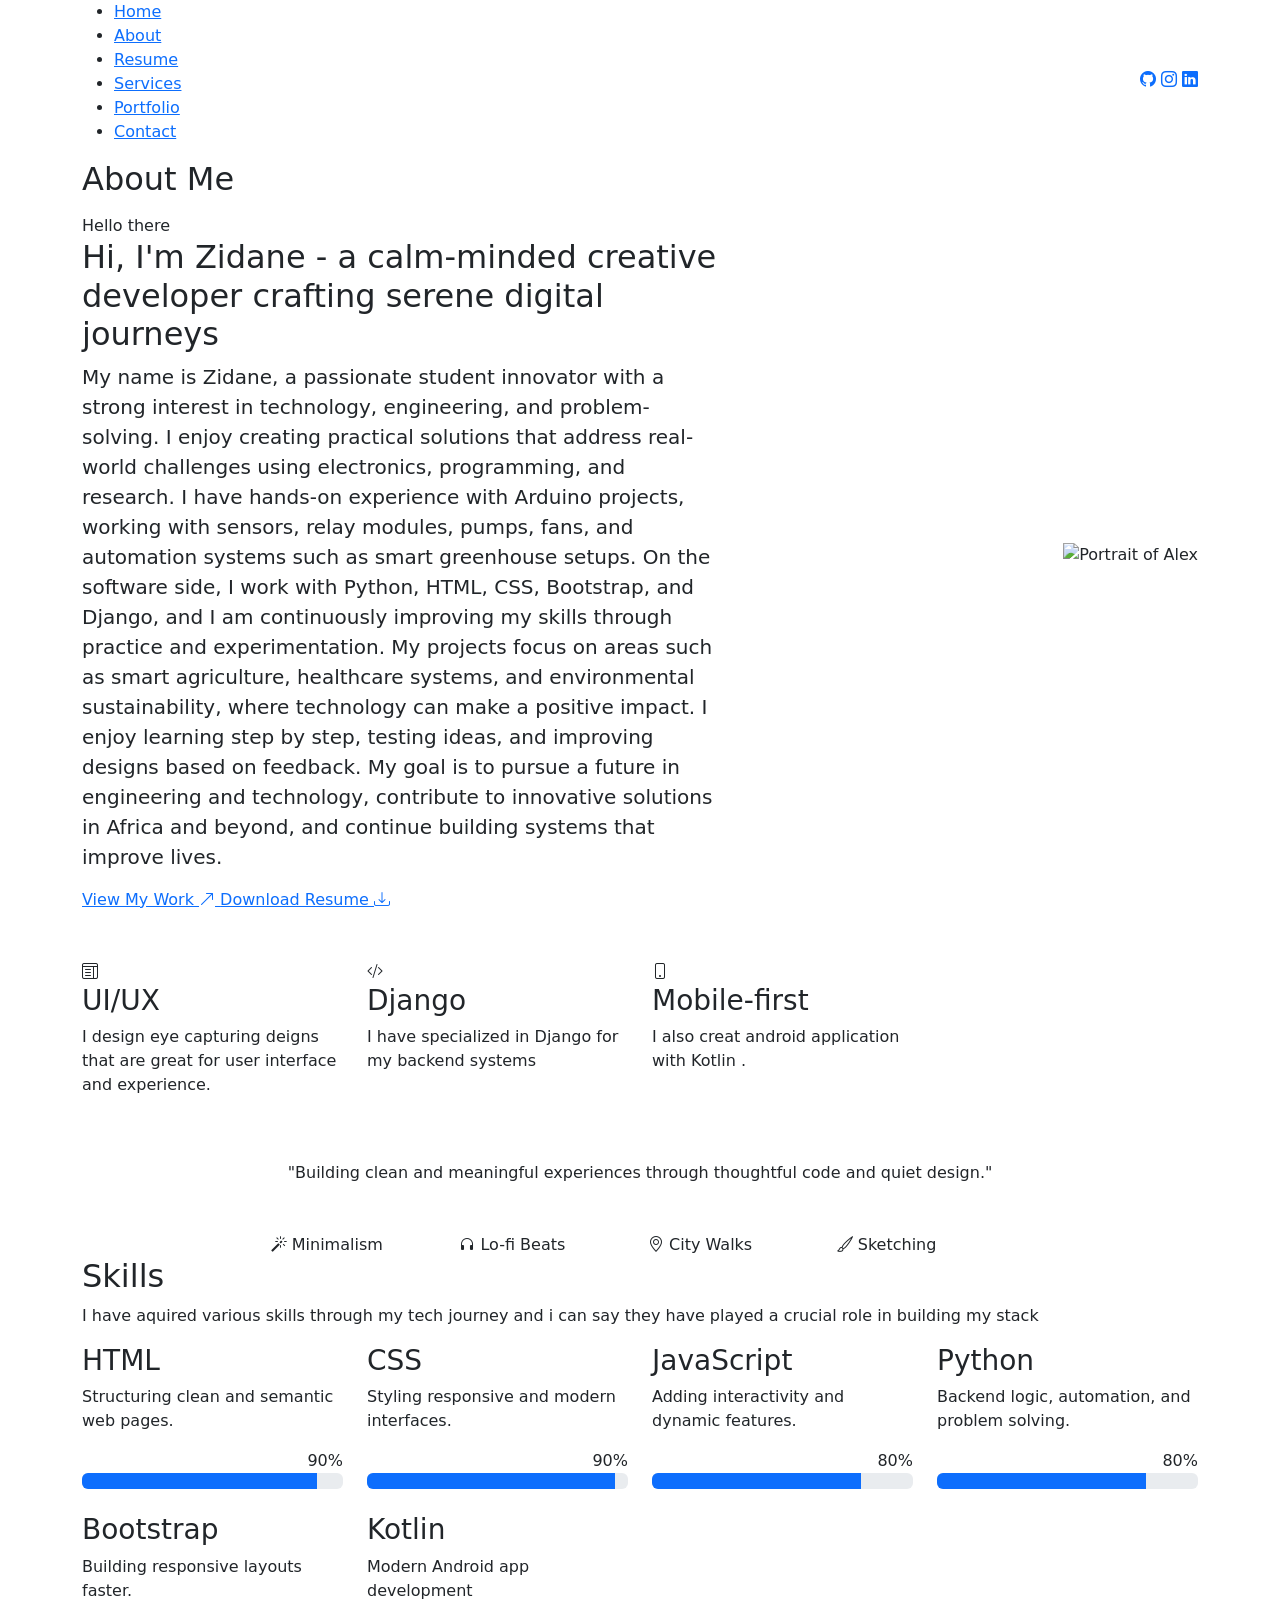
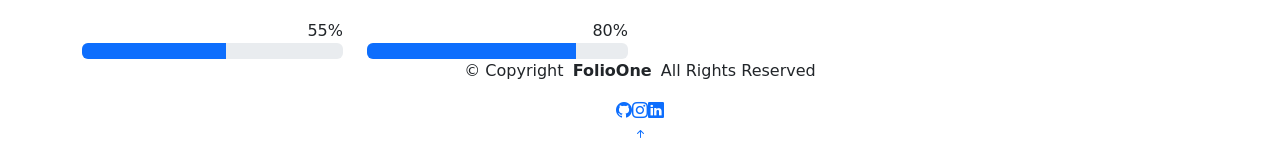
==== FolioOne/about.html @ 7abfcec9 "first commit" ====
<!DOCTYPE html>
<html lang="en">

<head>
  <meta charset="utf-8">
  <meta content="width=device-width, initial-scale=1.0" name="viewport">
  <title>About zidane</title>
  <meta name="description" content="About me">
  <meta name="keywords" content="">

  <!-- Favicons -->
 
  <!-- Fonts -->
  <link href="https://fonts.googleapis.com" rel="preconnect">
  <link href="https://fonts.gstatic.com" rel="preconnect" crossorigin>
  <link href="https://fonts.googleapis.com/css2?family=Roboto:ital,wght@0,100;0,300;0,400;0,500;0,700;0,900;1,100;1,300;1,400;1,500;1,700;1,900&family=Poppins:ital,wght@0,100;0,200;0,300;0,400;0,500;0,600;0,700;0,800;0,900;1,100;1,200;1,300;1,400;1,500;1,600;1,700;1,800;1,900&family=Raleway:ital,wght@0,100;0,200;0,300;0,400;0,500;0,600;0,700;0,800;0,900;1,100;1,200;1,300;1,400;1,500;1,600;1,700;1,800;1,900&display=swap" rel="stylesheet">

  <!-- Vendor CSS Files -->
  <link href="assets/vendor/bootstrap/css/bootstrap.min.css" rel="stylesheet">
  <link href="assets/vendor/bootstrap-icons/bootstrap-icons.css" rel="stylesheet">
  <link href="assets/vendor/aos/aos.css" rel="stylesheet">
  <link href="assets/vendor/swiper/swiper-bundle.min.css" rel="stylesheet">
  <link href="assets/vendor/glightbox/css/glightbox.min.css" rel="stylesheet">

  <!-- Main CSS File -->
  <link href="assets/css/main.css" rel="stylesheet">

  <!-- =======================================================
  * Template Name: FolioOne
  * Template URL: https://bootstrapmade.com/folioone-bootstrap-portfolio-website-template/
  * Updated: Aug 23 2025 with Bootstrap v5.3.7
  * Author: BootstrapMade.com
  * License: https://bootstrapmade.com/license/
  ======================================================== -->
</head>

<body class="about-page">

  <header id="header" class="header d-flex align-items-center light-background sticky-top">
    <div class="container position-relative d-flex align-items-center justify-content-between">

      <!-- <a href="index.html" class="logo d-flex align-items-center me-auto me-xl-0">
      <img src="assets/img/logo.webp" alt="">
      <h1 class="sitename">FolioOne</h1> 
    </a> -->

      <nav id="navmenu" class="navmenu">
        <ul>
          <li><a href="index.html">Home</a></li>
          <li><a href="about.html" class="active">About</a></li>
          <li><a href="resume.html">Resume</a></li>
          <li><a href="services.html">Services</a></li>
          <li><a href="portfolio.html">Portfolio</a></li>
      
          <li><a href="contact.html">Contact</a></li>
        </ul>
        <i class="mobile-nav-toggle d-xl-none bi bi-list"></i>
      </nav>

      <div class="header-social-links">
      
        <a href="#" class="facebook"><i class="bi bi-github"></i></a>
        <a href="#" class="instagram"><i class="bi bi-instagram"></i></a>
        <a href="#" class="linkedin"><i class="bi bi-linkedin"></i></a>
      </div>

    </div>
  </header>

  <main class="main">

    <!-- About Section -->
    <section id="about" class="about section">

      <!-- Section Title -->
      <div class="container section-title" data-aos="fade-up">
        <h2>About Me</h2>
        <p> </p>
      </div><!-- End Section Title -->

      <div class="container" data-aos="fade-up" data-aos-delay="100">

        <!-- Intro + Photo -->
        <div class="row align-items-center justify-content-between gy-5 mb-5">
          <div class="col-lg-7" data-aos="fade-right" data-aos-delay="150">
            <div class="intro-content">
              <span class="eyebrow" >Hello there</span>
              <h2 class="headline">Hi, I'm Zidane - a calm-minded creative developer crafting serene digital journeys</h2>
              <p class="lead">
                 My name is <strong>Zidane</strong>, a passionate student innovator with a strong interest in
    <strong>technology, engineering, and problem-solving</strong>. I enjoy creating practical
    solutions that address real-world challenges using electronics, programming, and research. I have hands-on experience with <strong>Arduino projects</strong>, working with sensors,
    relay modules, pumps, fans, and automation systems such as smart greenhouse setups.
    On the software side, I work with <strong>Python, HTML, CSS, Bootstrap, and Django</strong>,
    and I am continuously improving my skills through practice and experimentation. My projects focus on areas such as <strong>smart agriculture, healthcare systems,
    and environmental sustainability</strong>, where technology can make a positive impact.
    I enjoy learning step by step, testing ideas, and improving designs based on feedback.  My goal is to pursue a future in <strong>engineering and technology</strong>, contribute
                to innovative solutions in Africa and beyond, and continue building systems that improve lives.</p>
              
      

              <div class="cta-group">
                <a href="#portfolio" class="btn-ghost">
                  View My Work <i class="bi bi-arrow-up-right"></i>
                </a>
                <a href="#" class="link-underline">
                  Download Resume <i class="bi bi-download"></i>
                </a>
              </div>
            </div>
          </div>

          <div class="col-lg-5" data-aos="zoom-in" data-aos-delay="250">
            <figure class="profile-figure text-center text-lg-end">
              <img src="https://images.unsplash.com/photo-1451187580459-43490279c0fa?ixid=M3w3Nzk0OTl8MHwxfHNlYXJjaHwyfHx0ZWNofGVufDF8fHx8MTc3NjUzNDgxMnww&amp;ixlib=rb-4.1.0&amp;w=1080&amp;q=80&amp;fit=max&amp;fm=jpg&amp;cs=tinysrgb" alt="Portrait of Alex" class="img-fluid profile-photo">
            </figure>
          </div>
        </div>
        <!-- End Intro + Photo -->

        <!-- Skills Grid -->
        <div class="mb-5">
          <div class="row g-4">
            <div class="col-6 col-md-4 col-lg-3" data-aos="fade-up" data-aos-delay="120">
              <div class="skill-item">
                <i class="bi bi-layout-text-window"></i>
                <h3>UI/UX</h3>
                <p>I design eye capturing deigns that are great for user interface and experience.</p>
              </div>
            </div>
            <div class="col-6 col-md-4 col-lg-3" data-aos="fade-up" data-aos-delay="180">
              <div class="skill-item">
                <i class="bi bi-code-slash"></i>
                <h3>Django</h3>
                <p>I have specialized in Django for my backend systems</p>
              </div>
            </div>
            <div class="col-6 col-md-4 col-lg-3" data-aos="fade-up" data-aos-delay="240">
              <div class="skill-item">
                <i class="bi bi-phone"></i>
                <h3>Mobile-first</h3>
                <p>I also creat android application with Kotlin .</p>
              </div>
            </div>
           
          </div>
        </div>
        <!-- End Skills Grid -->

        <!-- Journey Timeline -->
        <!--
        <div class="mb-5">
          <div class="row g-4">
            <div class="col-md-6 col-lg-3" data-aos="fade-up" data-aos-delay="120">
              <article class="timeline-item">
                <span class="dot"></span>
                <time>2018</time>
                <h4>B.A. in Design</h4>
                <p>Quisque euismod turpis ut sapien luctus bibendum.</p>
              </article>
            </div>
            <div class="col-md-6 col-lg-3" data-aos="fade-up" data-aos-delay="180">
              <article class="timeline-item">
                <span class="dot"></span>
                <time>2020</time>
                <h4>Freelance Start</h4>
                <p>Mauris non arcu non urna convallis vulputate.</p>
              </article>
            </div>
            <div class="col-md-6 col-lg-3" data-aos="fade-up" data-aos-delay="240">
              <article class="timeline-item">
                <span class="dot"></span>
                <time>2022</time>
                <h4>Joined Creative Studio</h4>
                <p>Nunc sed nibh et libero fermentum posuere.</p>
              </article>
            </div>
            <div class="col-md-6 col-lg-3" data-aos="fade-up" data-aos-delay="300">
              <article class="timeline-item">
                <span class="dot"></span>
                <time>2024</time>
                <h4>Lead Frontend</h4>
                <p>Proin commodo massa sit amet urna pretium.</p>
              </article>
            </div>
          </div>
        </div>
        -->
        <!-- End Journey Timeline -->

        <!-- Quote -->
        <blockquote class="personal-quote text-center mb-5" data-aos="fade-down" data-aos-delay="200">
          <p>"Building clean and meaningful experiences through thoughtful code and quiet design."</p>
        </blockquote>
        <!-- End Quote -->

        <!-- Fun Facts -->
        <div class="row g-3 justify-content-center">
          <div class="col-6 col-md-3 col-lg-2" data-aos="zoom-in" data-aos-delay="120">
            <div class="fact-pill">
              <i class="bi bi-magic"></i>
              <span>Minimalism</span>
            </div>
          </div>
          <div class="col-6 col-md-3 col-lg-2" data-aos="zoom-in" data-aos-delay="160">
            <div class="fact-pill">
              <i class="bi bi-headphones"></i>
              <span>Lo-fi Beats</span>
            </div>
          </div>
          <div class="col-6 col-md-3 col-lg-2" data-aos="zoom-in" data-aos-delay="200">
            <div class="fact-pill">
              <i class="bi bi-geo-alt"></i>
              <span>City Walks</span>
            </div>
          </div>
          <div class="col-6 col-md-3 col-lg-2" data-aos="zoom-in" data-aos-delay="240">
            <div class="fact-pill">
              <i class="bi bi-brush"></i>
              <span>Sketching</span>
            </div>
          </div>
        </div>
        <!-- End Fun Facts -->

      </div>

    </section><!-- /About Section -->

    <!-- Skills Section -->
    <section id="skills" class="skills section">

      <!-- Section Title -->
      <div class="container section-title" data-aos="fade-up">
        <h2>Skills</h2>
        <p>I have aquired various skills through my tech journey and i can say they have played a crucial role in building my stack</p>
      </div><!-- End Section Title -->

      <div class="container" data-aos="fade-up" data-aos-delay="100">

        <div class="row g-4 skills-animation">

          <div class="col-md-6 col-lg-3" data-aos="fade-up" data-aos-delay="100">
            <div class="skill-box">
              <h3>HTML</h3>
              <p>Structuring clean and semantic web pages.</p>
              <span class="text-end d-block">90%</span>
              <div class="progress">
                <div class="progress-bar" role="progressbar" aria-valuenow="90" aria-valuemin="0" aria-valuemax="100"></div>
              </div>
            </div>
          </div>

          <div class="col-md-6 col-lg-3" data-aos="fade-up" data-aos-delay="200">
            <div class="skill-box">
              <h3>CSS</h3>
              <p>Styling responsive and modern interfaces.</p>
              <span class="text-end d-block">90%</span>
              <div class="progress">
                <div class="progress-bar" role="progressbar" aria-valuenow="95" aria-valuemin="0" aria-valuemax="100"></div>
              </div>
            </div>
          </div>

          <div class="col-md-6 col-lg-3" data-aos="fade-up" data-aos-delay="300">
            <div class="skill-box">
              <h3>JavaScript</h3>
              <p>Adding interactivity and dynamic features.</p>
              <span class="text-end d-block">80%</span>
              <div class="progress">
                <div class="progress-bar" role="progressbar" aria-valuenow="80" aria-valuemin="0" aria-valuemax="100"></div>
              </div>
            </div>
          </div>
          
          
          <div class="col-md-6 col-lg-3" data-aos="fade-up" data-aos-delay="300">
            <div class="skill-box">
              <h3>Python</h3>
              <p>Backend logic, automation, and problem solving.</p>
              <span class="text-end d-block">80%</span>
              <div class="progress">
                <div class="progress-bar" role="progressbar" aria-valuenow="80" aria-valuemin="0" aria-valuemax="100"></div>
              </div>
            </div>
          </div>

          <div class="col-md-6 col-lg-3" data-aos="fade-up" data-aos-delay="400">
            <div class="skill-box">
              <h3>Bootstrap</h3>
              <p>Building responsive layouts faster.</p>
              <span class="text-end d-block">55%</span>
              <div class="progress">
                <div class="progress-bar" role="progressbar" aria-valuenow="55" aria-valuemin="0" aria-valuemax="100">
                </div>
              </div>
            </div>
          </div>
          
                 <div class="col-md-6 col-lg-3" data-aos="fade-up" data-aos-delay="300">
            <div class="skill-box">
              <h3>Kotlin</h3>
              <p>Modern Android app development</p>
              <span class="text-end d-block">80%</span>
              <div class="progress">
                <div class="progress-bar" role="progressbar" aria-valuenow="80" aria-valuemin="0" aria-valuemax="100"></div>
              </div>
            </div>
          </div>

        </div>

      </div>

    </section><!-- /Skills Section -->

    <!-- Stats Section -->
    <!--
    <section id="stats" class="stats section dark-background">

      <div class="container" data-aos="fade-up" data-aos-delay="100">

        <div class="row align-items-center">
          <div class="col-lg-4" data-aos="fade-up" data-aos-delay="200">
            <div class="avatars d-flex align-items-center">
              <img src="assets/img/person/person-m-2.webp" alt="Avatar 1" class="rounded-circle" loading="lazy">
              <img src="assets/img/person/person-m-3.webp" alt="Avatar 2" class="rounded-circle" loading="lazy">
              <img src="assets/img/person/person-f-5.webp" alt="Avatar 3" class="rounded-circle" loading="lazy">
              <img src="assets/img/person/person-m-5.webp" alt="Avatar 4" class="rounded-circle" loading="lazy">
            </div>
          </div>

          <div class="col-lg-8">
            <div class="row counters">
              <div class="col-md-4" data-aos="fade-up" data-aos-delay="300">
                <h2><span data-purecounter-start="0" data-purecounter-end="185" data-purecounter-duration="1" class="purecounter"></span>+</h2>
                <p>Nemo enim ipsam</p>
              </div>

              <div class="col-md-4" data-aos="fade-up" data-aos-delay="400">
                <h2><span data-purecounter-start="0" data-purecounter-end="32" data-purecounter-duration="1" class="purecounter"></span>K</h2>
                <p>Voluptatem sequi</p>
              </div>

              <div class="col-md-4" data-aos="fade-up" data-aos-delay="500">
                <h2><span data-purecounter-start="0" data-purecounter-end="128" data-purecounter-duration="1" class="purecounter"></span>+</h2>
                <p>Dolor sit consectetur</p>
              </div>
            </div>
          </div>
        </div>
      </div>

    </section>
    -->
    <!-- /Stats Section -->

    <!-- Testimonials Section -->
    <!--<section id="testimonials" class="testimonials section">-->

      <!-- Section Title -->
      <!--
      <div class="container section-title" data-aos="fade-up">
        <h2>Testimonials</h2>
        <p>Necessitatibus eius consequatur ex aliquid fuga eum quidem sint consectetur velit</p>
      </div>
      -->
    <!-- End Section Title -->

      <!--
      <div class="container" data-aos="fade-up" data-aos-delay="100">

        <div class="swiper init-swiper">
          <script type="application/json" class="swiper-config">
            {
              "loop": true,
              "speed": 600,
              "autoplay": {
                "delay": 5000
              },
              "slidesPerView": "auto",
              "pagination": {
                "el": ".swiper-pagination",
                "type": "bullets",
                "clickable": true
              }
            }
          </script>
          <div class="swiper-wrapper">

            <div class="swiper-slide">
              <div class="testimonial-item">
                <div class="row gy-4 justify-content-center">
                  <div class="col-lg-6">
                    <div class="testimonial-content">
                      <p>
                        <i class="bi bi-quote quote-icon-left"></i>
                        <span>Proin iaculis purus consequat sem cure digni ssim donec porttitora entum suscipit rhoncus. Accusantium quam, ultricies eget id, aliquam eget nibh et. Maecen aliquam, risus at semper.</span>
                        <i class="bi bi-quote quote-icon-right"></i>
                      </p>
                      <h3>Saul Goodman</h3>
                      <h4>Ceo &amp; Founder</h4>
                      <div class="stars">
                        <i class="bi bi-star-fill"></i><i class="bi bi-star-fill"></i><i class="bi bi-star-fill"></i><i class="bi bi-star-fill"></i><i class="bi bi-star-fill"></i>
                      </div>
                    </div>
                  </div>
                  <div class="col-lg-2 text-center">
                    <img src="assets/img/person/person-m-9.webp" class="img-fluid testimonial-img" alt="">
                  </div>
                </div>
              </div>
            </div>
            -->
  <!-- End testimonial item -->

            <!--
            <div class="swiper-slide">
              <div class="testimonial-item">
                <div class="row gy-4 justify-content-center">
                  <div class="col-lg-6">
                    <div class="testimonial-content">
                      <p>
                        <i class="bi bi-quote quote-icon-left"></i>
                        <span>Export tempor illum tamen malis malis eram quae irure esse labore quem cillum quid cillum eram malis quorum velit fore eram velit sunt aliqua noster fugiat irure amet legam anim culpa.</span>
                        <i class="bi bi-quote quote-icon-right"></i>
                      </p>
                      <h3>Sara Wilsson</h3>
                      <h4>Designer</h4>
                      <div class="stars">
                        <i class="bi bi-star-fill"></i><i class="bi bi-star-fill"></i><i class="bi bi-star-fill"></i><i class="bi bi-star-fill"></i><i class="bi bi-star-fill"></i>
                      </div>
                    </div>
                  </div>
                  <div class="col-lg-2 text-center">
                    <img src="assets/img/person/person-f-5.webp" class="img-fluid testimonial-img" alt="">
                  </div>
                </div>
              </div>
            </div> End testimonial item 

            <div class="swiper-slide">
              <div class="testimonial-item">
                <div class="row gy-4 justify-content-center">
                  <div class="col-lg-6">
                    <div class="testimonial-content">
                      <p>
                        <i class="bi bi-quote quote-icon-left"></i>
                        <span>Enim nisi quem export duis labore cillum quae magna enim sint quorum nulla quem veniam duis minim tempor labore quem eram duis noster aute amet eram fore quis sint minim.</span>
                        <i class="bi bi-quote quote-icon-right"></i>
                      </p>
                      <h3>Jena Karlis</h3>
                      <h4>Store Owner</h4>
                      <div class="stars">
                        <i class="bi bi-star-fill"></i><i class="bi bi-star-fill"></i><i class="bi bi-star-fill"></i><i class="bi bi-star-fill"></i><i class="bi bi-star-fill"></i>
                      </div>
                    </div>
                  </div>
                  <div class="col-lg-2 text-center">
                    <img src="assets/img/person/person-f-12.webp" class="img-fluid testimonial-img" alt="">
                  </div>
                </div>
              </div>
              -->
            <!--</div>-->
  <!-- End testimonial item -->
<!--

            <div class="swiper-slide">
              <div class="testimonial-item">
                <div class="row gy-4 justify-content-center">
                  <div class="col-lg-6">
                    <div class="testimonial-content">
                      <p>
                        <i class="bi bi-quote quote-icon-left"></i>
                        <span>Fugiat enim eram quae cillum dolore dolor amet nulla culpa multos export minim fugiat minim velit minim dolor enim duis veniam ipsum anim magna sunt elit fore quem dolore labore illum veniam.</span>
                        <i class="bi bi-quote quote-icon-right"></i>
                      </p>
                      <h3>John Larson</h3>
                      <h4>Entrepreneur</h4>
                      <div class="stars">
                        <i class="bi bi-star-fill"></i><i class="bi bi-star-fill"></i><i class="bi bi-star-fill"></i><i class="bi bi-star-fill"></i><i class="bi bi-star-fill"></i>
                      </div>
                    </div>
                  </div>
                  <div class="col-lg-2 text-center">
                    <img src="assets/img/person/person-m-12.webp" class="img-fluid testimonial-img" alt="">
                  </div>
                </div>
              </div>
            </div>
            -->
    <!-- End testimonial item -->
<!--

          </div>
          <div class="swiper-pagination"></div>
        </div>

      </div>
      -->
<!--

    </section>
    -->
  <!-- /Testimonials Section -->

  </main>

  <footer id="footer" class="footer">

    <div class="container">
      <div class="copyright text-center ">
        <p>© <span>Copyright</span> <strong class="px-1 sitename">FolioOne</strong> <span>All Rights Reserved<br></span></p>
      </div>
      <div class="social-links d-flex justify-content-center">
        <a href=""><i class="bi bi-github"></i></a>
       
        <a href=""><i class="bi bi-instagram"></i></a>
        <a href=""><i class="bi bi-linkedin"></i></a>
      </div>
      <div class="credits">
        <!-- All the links in the footer should remain intact. -->
        <!-- You can delete the links only if you've purchased the pro version. -->
        <!-- Licensing information: https://bootstrapmade.com/license/ -->
        <!-- Purchase the pro version with working PHP/AJAX contact form: [buy-url] -->

      </div>
    </div>

  </footer>

  <!-- Scroll Top -->
  <a href="#" id="scroll-top" class="scroll-top d-flex align-items-center justify-content-center"><i class="bi bi-arrow-up-short"></i></a>

  <!-- Preloader -->
  <div id="preloader"></div>

  <!-- Vendor JS Files -->
  <script src="assets/vendor/bootstrap/js/bootstrap.bundle.min.js"></script>
  <script src="assets/vendor/php-email-form/validate.js"></script>
  <script src="assets/vendor/aos/aos.js"></script>
  <script src="assets/vendor/typed.js/typed.umd.js"></script>
  <script src="assets/vendor/waypoints/noframework.waypoints.js"></script>
  <script src="assets/vendor/purecounter/purecounter_vanilla.js"></script>
  <script src="assets/vendor/swiper/swiper-bundle.min.js"></script>
  <script src="assets/vendor/imagesloaded/imagesloaded.pkgd.min.js"></script>
  <script src="assets/vendor/isotope-layout/isotope.pkgd.min.js"></script>
  <script src="assets/vendor/glightbox/js/glightbox.min.js"></script>

  <!-- Main JS File -->
  <script src="assets/js/main.js"></script>

</body>

</html>
---- FolioOne/assets/css/main.css ----
/**
* Template Name: FolioOne
* Template URL: https://bootstrapmade.com/folioone-bootstrap-portfolio-website-template/
* Updated: Aug 23 2025 with Bootstrap v5.3.7
* Author: BootstrapMade.com
* License: https://bootstrapmade.com/license/
*/

/*--------------------------------------------------------------
# Font & Color Variables
# Help: https://bootstrapmade.com/color-system/
--------------------------------------------------------------*/
/* Fonts */
:root {
  --default-font: "Roboto",  system-ui, -apple-system, "Segoe UI", Roboto, "Helvetica Neue", Arial, "Noto Sans", "Liberation Sans", sans-serif, "Apple Color Emoji", "Segoe UI Emoji", "Segoe UI Symbol", "Noto Color Emoji";
  --heading-font: "Raleway",  sans-serif;
  --nav-font: "Poppins",  sans-serif;
}

/* Global Colors - The following color variables are used throughout the website. Updating them here will change the color scheme of the entire website */
:root { 
  --background-color: #101a20; /* Background color for the entire website, including individual sections */
  --default-color: #e7f2f7; /* Default color used for the majority of the text content across the entire website */
  --heading-color: #ffffff; /* Color for headings, subheadings and title throughout the website */
  --accent-color: #1387c1; /* Accent color that represents your brand on the website. It's used for buttons, links, and other elements that need to stand out */
  --surface-color: #141f26; /* The surface color is used as a background of boxed elements within sections, such as cards, icon boxes, or other elements that require a visual separation from the global background. */
  --contrast-color: #ffffff; /* Contrast color for text, ensuring readability against backgrounds of accent, heading, or default colors. */
}

/* Nav Menu Colors - The following color variables are used specifically for the navigation menu. They are separate from the global colors to allow for more customization options */
:root {
  --nav-color: #ffffff;  /* The default color of the main navmenu links */
  --nav-hover-color: #1387c1; /* Applied to main navmenu links when they are hovered over or active */
  --nav-mobile-background-color: #213642; /* Used as the background color for mobile navigation menu */
  --nav-dropdown-background-color: #051117; /* Used as the background color for dropdown items that appear when hovering over primary navigation items */
  --nav-dropdown-color: #e7f2f7; /* Used for navigation links of the dropdown items in the navigation menu. */
  --nav-dropdown-hover-color: #1387c1; /* Similar to --nav-hover-color, this color is applied to dropdown navigation links when they are hovered over. */
}

/* Color Presets - These classes override global colors when applied to any section or element, providing reuse of the sam color scheme. */

.light-background {
  --background-color: #142027;
  --surface-color: #325264;
}

.dark-background {
  --background-color: #0b1419;
  --default-color: #ffffff;
  --heading-color: #ffffff;
  --surface-color: #252525;
  --contrast-color: #ffffff;
}

/* Smooth scroll */
:root {
  scroll-behavior: smooth;
}

/*--------------------------------------------------------------
# General Styling & Shared Classes
--------------------------------------------------------------*/
body {
  color: var(--default-color);
  background-color: var(--background-color);
  font-family: var(--default-font);
}

a {
  color: var(--accent-color);
  text-decoration: none;
  transition: 0.3s;
}

a:hover {
  color: color-mix(in srgb, var(--accent-color), transparent 25%);
  text-decoration: none;
}

h1,
h2,
h3,
h4,
h5,
h6 {
  color: var(--heading-color);
  font-family: var(--heading-font);
}

/* PHP Email Form Messages
------------------------------*/
.php-email-form .error-message {
  display: none;
  background: #df1529;
  color: #ffffff;
  text-align: left;
  padding: 15px;
  margin-bottom: 24px;
  font-weight: 600;
}

.php-email-form .sent-message {
  display: none;
  color: #ffffff;
  background: #059652;
  text-align: center;
  padding: 15px;
  margin-bottom: 24px;
  font-weight: 600;
}

.php-email-form .loading {
  display: none;
  background: var(--surface-color);
  text-align: center;
  padding: 15px;
  margin-bottom: 24px;
}

.php-email-form .loading:before {
  content: "";
  display: inline-block;
  border-radius: 50%;
  width: 24px;
  height: 24px;
  margin: 0 10px -6px 0;
  border: 3px solid var(--accent-color);
  border-top-color: var(--surface-color);
  animation: php-email-form-loading 1s linear infinite;
}

@keyframes php-email-form-loading {
  0% {
    transform: rotate(0deg);
  }

  100% {
    transform: rotate(360deg);
  }
}

/*--------------------------------------------------------------
# Global Header
--------------------------------------------------------------*/
.header {
  --background-color: rgba(255, 255, 255, 0);
  color: var(--default-color);
  background-color: var(--background-color);
  padding: 15px 0;
  transition: all 0.5s;
  z-index: 997;
  border-bottom: 1px solid color-mix(in srgb, var(--default-color), transparent 92%);
}

.header .logo {
  line-height: 1;
}

.header .logo img {
  max-height: 36px;
  margin-right: 8px;
}

.header .logo h1 {
  font-size: 32px;
  margin: 0;
  font-weight: 400;
  color: var(--heading-color);
}

.header .header-social-links {
  padding-right: 15px;
}

.header .header-social-links a {
  color: color-mix(in srgb, var(--default-color), transparent 40%);
  padding-left: 6px;
  display: inline-block;
  transition: 0.3s;
  font-size: 16px;
}

.header .header-social-links a:hover {
  color: var(--default-color);
}

.header .header-social-links a i {
  line-height: 0px;
}

@media (max-width: 1200px) {
  .header .logo {
    order: 1;
  }

  .header .header-social-links {
    order: 2;
  }

  .header .navmenu {
    order: 3;
  }
}

/* Global Header on Scroll
------------------------------*/
.scrolled .header {
  --background-color: rgba(16, 26, 32, 0.9);
}

/*--------------------------------------------------------------
# Navigation Menu
--------------------------------------------------------------*/
/* Desktop Navigation */
@media (min-width: 1200px) {
  .navmenu {
    padding: 0;
  }

  .navmenu ul {
    margin: 0;
    padding: 0;
    display: flex;
    list-style: none;
    align-items: center;
  }

  .navmenu li {
    position: relative;
  }

  .navmenu>ul>li {
    white-space: nowrap;
    padding: 15px 28px 15px 0;
  }

  .navmenu>ul>li:last-child {
    padding-right: 0;
  }

  .navmenu a,
  .navmenu a:focus {
    color: var(--nav-color);
    font-size: 15px;
    padding: 0 2px;
    font-family: var(--nav-font);
    font-weight: 400;
    display: flex;
    align-items: center;
    justify-content: space-between;
    white-space: nowrap;
    transition: 0.3s;
    position: relative;
  }

  .navmenu a i,
  .navmenu a:focus i {
    font-size: 12px;
    line-height: 0;
    margin-left: 5px;
    transition: 0.3s;
  }

  .navmenu>ul>li>a:before {
    content: "";
    position: absolute;
    height: 2px;
    bottom: -6px;
    left: 0;
    background-color: var(--nav-hover-color);
    visibility: hidden;
    width: 0px;
    transition: all 0.3s ease-in-out 0s;
  }

  .navmenu a:hover:before,
  .navmenu li:hover>a:before,
  .navmenu .active:before {
    visibility: visible;
    width: 25px;
  }

  .navmenu li:hover>a,
  .navmenu .active,
  .navmenu .active:focus {
    color: var(--nav-hover-color);
  }

  .navmenu .dropdown ul {
    margin: 0;
    padding: 10px 0;
    background: var(--nav-dropdown-background-color);
    display: block;
    position: absolute;
    visibility: hidden;
    left: -5px;
    top: 130%;
    opacity: 0;
    transition: 0.3s;
    border-radius: 4px;
    z-index: 99;
    box-shadow: 0px 0px 30px rgba(0, 0, 0, 0.1);
  }

  .navmenu .dropdown ul li {
    min-width: 200px;
  }

  .navmenu .dropdown ul a {
    padding: 10px 20px;
    font-size: 15px;
    text-transform: none;
    color: var(--nav-dropdown-color);
  }

  .navmenu .dropdown ul a i {
    font-size: 12px;
  }

  .navmenu .dropdown ul a:hover,
  .navmenu .dropdown ul .active:hover,
  .navmenu .dropdown ul li:hover>a {
    color: var(--nav-dropdown-hover-color);
  }

  .navmenu .dropdown:hover>ul {
    opacity: 1;
    top: 100%;
    visibility: visible;
  }

  .navmenu .dropdown .dropdown ul {
    top: 0;
    left: -90%;
    visibility: hidden;
  }

  .navmenu .dropdown .dropdown:hover>ul {
    opacity: 1;
    top: 0;
    left: -100%;
    visibility: visible;
  }
}

/* Mobile Navigation */
@media (max-width: 1199px) {
  .mobile-nav-toggle {
    color: var(--nav-color);
    font-size: 28px;
    line-height: 0;
    margin-right: 10px;
    cursor: pointer;
    transition: color 0.3s;
  }

  .navmenu {
    padding: 0;
    z-index: 9997;
  }

  .navmenu ul {
    display: none;
    list-style: none;
    position: absolute;
    inset: 60px 20px 20px 20px;
    padding: 10px 0;
    margin: 0;
    border-radius: 6px;
    background-color: var(--nav-mobile-background-color);
    border: 1px solid color-mix(in srgb, var(--default-color), transparent 90%);
    box-shadow: none;
    overflow-y: auto;
    transition: 0.3s;
    z-index: 9998;
  }

  .navmenu a,
  .navmenu a:focus {
    color: var(--nav-dropdown-color);
    padding: 10px 20px;
    font-family: var(--nav-font);
    font-size: 17px;
    font-weight: 500;
    display: flex;
    align-items: center;
    justify-content: space-between;
    white-space: nowrap;
    transition: 0.3s;
  }

  .navmenu a i,
  .navmenu a:focus i {
    font-size: 12px;
    line-height: 0;
    margin-left: 5px;
    width: 30px;
    height: 30px;
    display: flex;
    align-items: center;
    justify-content: center;
    border-radius: 50%;
    transition: 0.3s;
    background-color: color-mix(in srgb, var(--accent-color), transparent 90%);
  }

  .navmenu a i:hover,
  .navmenu a:focus i:hover {
    background-color: var(--accent-color);
    color: var(--contrast-color);
  }

  .navmenu a:hover,
  .navmenu .active,
  .navmenu .active:focus {
    color: var(--nav-dropdown-hover-color);
  }

  .navmenu .active i,
  .navmenu .active:focus i {
    background-color: var(--accent-color);
    color: var(--contrast-color);
    transform: rotate(180deg);
  }

  .navmenu .dropdown ul {
    position: static;
    display: none;
    z-index: 99;
    padding: 10px 0;
    margin: 10px 20px;
    background-color: var(--nav-dropdown-background-color);
    transition: all 0.5s ease-in-out;
  }

  .navmenu .dropdown ul ul {
    background-color: rgba(33, 37, 41, 0.1);
  }

  .navmenu .dropdown>.dropdown-active {
    display: block;
    background-color: rgba(33, 37, 41, 0.03);
  }

  .mobile-nav-active {
    overflow: hidden;
  }

  .mobile-nav-active .mobile-nav-toggle {
    color: #fff;
    position: absolute;
    font-size: 32px;
    top: 15px;
    right: 15px;
    margin-right: 0;
    z-index: 9999;
  }

  .mobile-nav-active .navmenu {
    position: fixed;
    overflow: hidden;
    inset: 0;
    background: rgba(33, 37, 41, 0.8);
    transition: 0.3s;
  }

  .mobile-nav-active .navmenu>ul {
    display: block;
  }
}

/*--------------------------------------------------------------
# Global Footer
--------------------------------------------------------------*/
.footer {
  color: var(--default-color);
  background-color: var(--background-color);
  font-size: 14px;
  padding: 40px 0;
  position: relative;
  border-top: 1px solid color-mix(in srgb, var(--default-color), transparent 92%);
}

.footer .copyright p {
  margin-bottom: 0;
}

.footer .social-links {
  margin-top: 20px;
}

.footer .social-links a {
  display: flex;
  align-items: center;
  justify-content: center;
  width: 40px;
  height: 40px;
  border-radius: 50%;
  border: 1px solid color-mix(in srgb, var(--default-color), transparent 50%);
  font-size: 16px;
  color: color-mix(in srgb, var(--default-color), transparent 50%);
  margin: 0 5px;
  transition: 0.3s;
}

.footer .social-links a:hover {
  color: var(--accent-color);
  border-color: var(--accent-color);
}

.footer .credits {
  margin-top: 10px;
  font-size: 13px;
  text-align: center;
}

/*--------------------------------------------------------------
# Preloader
--------------------------------------------------------------*/
#preloader {
  position: fixed;
  inset: 0;
  z-index: 9999;
  overflow: hidden;
  background-color: var(--background-color);
  transition: all 0.6s ease-out;
  width: 100%;
  height: 100vh;
}

#preloader:before,
#preloader:after {
  content: "";
  position: absolute;
  border: 4px solid var(--accent-color);
  border-radius: 50%;
  animation: animate-preloader 2s cubic-bezier(0, 0.2, 0.8, 1) infinite;
}

#preloader:after {
  animation-delay: -0.5s;
}

@keyframes animate-preloader {
  0% {
    width: 10px;
    height: 10px;
    top: calc(50% - 5px);
    left: calc(50% - 5px);
    opacity: 1;
  }

  100% {
    width: 72px;
    height: 72px;
    top: calc(50% - 36px);
    left: calc(50% - 36px);
    opacity: 0;
  }
}

/*--------------------------------------------------------------
# Scroll Top Button
--------------------------------------------------------------*/
.scroll-top {
  position: fixed;
  visibility: hidden;
  opacity: 0;
  right: 15px;
  bottom: -15px;
  z-index: 99999;
  background-color: var(--accent-color);
  width: 44px;
  height: 44px;
  border-radius: 50px;
  transition: all 0.4s;
}

.scroll-top i {
  font-size: 24px;
  color: var(--contrast-color);
  line-height: 0;
}

.scroll-top:hover {
  background-color: color-mix(in srgb, var(--accent-color), transparent 20%);
  color: var(--contrast-color);
}

.scroll-top.active {
  visibility: visible;
  opacity: 1;
  bottom: 15px;
}

/*--------------------------------------------------------------
# Disable aos animation delay on mobile devices
--------------------------------------------------------------*/
@media screen and (max-width: 768px) {
  [data-aos-delay] {
    transition-delay: 0 !important;
  }
}

/*--------------------------------------------------------------
# Global Page Titles & Breadcrumbs
--------------------------------------------------------------*/
.page-title {
  color: var(--default-color);
  background-color: var(--background-color);
  position: relative;
}

.page-title .heading {
  padding: 80px 0;
  border-top: 1px solid color-mix(in srgb, var(--default-color), transparent 90%);
}

.page-title .heading h1 {
  font-size: 38px;
  font-weight: 700;
}

.page-title nav {
  background-color: color-mix(in srgb, var(--default-color), transparent 96%);
  padding: 20px 0;
}

.page-title nav ol {
  display: flex;
  flex-wrap: wrap;
  list-style: none;
  padding: 0;
  margin: 0;
  font-size: 16px;
  font-weight: 400;
}

.page-title nav ol li+li {
  padding-left: 10px;
}

.page-title nav ol li+li::before {
  content: "/";
  display: inline-block;
  padding-right: 10px;
  color: color-mix(in srgb, var(--default-color), transparent 70%);
}

/*--------------------------------------------------------------
# Global Sections
--------------------------------------------------------------*/
section,
.section {
  color: var(--default-color);
  background-color: var(--background-color);
  padding: 60px 0;
  scroll-margin-top: 100px;
  overflow: clip;
}

@media (max-width: 1199px) {

  section,
  .section {
    scroll-margin-top: 66px;
  }
}

/*--------------------------------------------------------------
# Global Section Titles
--------------------------------------------------------------*/
.section-title {
  text-align: center;
  padding-bottom: 60px;
  position: relative;
}

.section-title h2 {
  font-size: 3.5rem;
  font-weight: 400;
  line-height: 1.2;
  color: var(--heading-color);
  margin-bottom: 1.5rem;
  letter-spacing: -1px;
}

@media (max-width: 768px) {
  .section-title h2 {
    font-size: 2.5rem;
  }
}

.section-title p {
  font-size: 1.125rem;
  line-height: 1.8;
  color: color-mix(in srgb, var(--default-color), transparent 25%);
  max-width: 900px;
  margin: 0 auto;
  text-wrap: balance;
}

/*--------------------------------------------------------------
# Hero Section
--------------------------------------------------------------*/
.hero {
  padding: 80px 0;
  min-height: 100vh;
  display: flex;
  align-items: center;
}

.hero .hero-content h1 {
  font-size: 3.5rem;
  font-weight: 700;
  margin-bottom: 1rem;
  line-height: 1.2;
}

.hero .hero-content h1 .highlight {
  color: var(--accent-color);
  position: relative;
}

.hero .hero-content h1 .highlight::after {
  content: "";
  position: absolute;
  bottom: 0;
  left: 0;
  width: 100%;
  height: 3px;
  background: linear-gradient(90deg, var(--accent-color), color-mix(in srgb, var(--accent-color), transparent 50%));
  border-radius: 2px;
}

@media (max-width: 768px) {
  .hero .hero-content h1 {
    font-size: 2.5rem;
  }
}

.hero .hero-content h2 {
  font-size: 1.5rem;
  font-weight: 400;
  margin-bottom: 2rem;
  color: color-mix(in srgb, var(--default-color), transparent 20%);
}

.hero .hero-content h2 .typed {
  color: var(--accent-color);
  font-weight: 600;
}

@media (max-width: 768px) {
  .hero .hero-content h2 {
    font-size: 1.25rem;
  }
}

.hero .hero-content p {
  font-size: 1.1rem;
  line-height: 1.6;
  margin-bottom: 2.5rem;
  color: color-mix(in srgb, var(--default-color), transparent 30%);
}

.hero .hero-actions {
  display: flex;
  gap: 1rem;
  margin-bottom: 3rem;
}

.hero .hero-actions .btn {
  padding: 12px 30px;
  border-radius: 50px;
  font-weight: 600;
  text-decoration: none;
  transition: all 0.3s ease;
  border: 2px solid;
}

.hero .hero-actions .btn.btn-primary {
  background: var(--accent-color);
  color: var(--contrast-color);
  border-color: var(--accent-color);
}

.hero .hero-actions .btn.btn-primary:hover {
  background: color-mix(in srgb, var(--accent-color), black 15%);
  border-color: color-mix(in srgb, var(--accent-color), black 15%);
  transform: translateY(-2px);
}

.hero .hero-actions .btn.btn-outline {
  background: transparent;
  color: var(--accent-color);
  border-color: var(--accent-color);
}

.hero .hero-actions .btn.btn-outline:hover {
  transform: translateY(-2px);
}

@media (max-width: 576px) {
  .hero .hero-actions {
    flex-direction: column;
  }

  .hero .hero-actions .btn {
    text-align: center;
  }
}

.hero .social-links {
  display: flex;
  gap: 1rem;
}

.hero .social-links a {
  width: 45px;
  height: 45px;
  background: var(--surface-color);
  border-radius: 50%;
  display: flex;
  align-items: center;
  justify-content: center;
  color: var(--default-color);
  font-size: 1.2rem;
  transition: all 0.3s ease;
}

.hero .social-links a:hover {
  background: var(--accent-color);
  color: var(--contrast-color);
  transform: translateY(-3px);
  box-shadow: 0 8px 25px color-mix(in srgb, var(--accent-color), transparent 70%);
}

.hero .hero-image {
  position: relative;
}

.hero .hero-image .image-wrapper {
  position: relative;
  max-width: 450px;
  margin: 0 auto;
}

.hero .hero-image .image-wrapper img {
  border-radius: 20px;
  box-shadow: 0 5px 15px color-mix(in srgb, var(--default-color), transparent 95%);
  transition: transform 0.3s ease;
}

.hero .hero-image .image-wrapper img:hover {
  transform: scale(1.02);
}

.hero .hero-image .floating-elements {
  position: absolute;
  top: 0;
  left: 0;
  right: 0;
  bottom: 0;
  pointer-events: none;
}

.hero .hero-image .floating-elements .floating-card {
  position: absolute;
  background: var(--surface-color);
  padding: 15px 20px;
  border-radius: 15px;
  box-shadow: 0 10px 30px color-mix(in srgb, var(--default-color), transparent 90%);
  display: flex;
  align-items: center;
  gap: 10px;
  font-weight: 600;
  animation: float 3s ease-in-out infinite;
}

.hero .hero-image .floating-elements .floating-card i {
  font-size: 1.5rem;
  color: var(--accent-color);
}

.hero .hero-image .floating-elements .floating-card.design {
  top: 10%;
  right: -10%;
  animation-delay: 0s;
}

.hero .hero-image .floating-elements .floating-card.code {
  bottom: 30%;
  left: -15%;
  animation-delay: 1s;
}

.hero .hero-image .floating-elements .floating-card.creativity {
  top: 60%;
  right: -5%;
  animation-delay: 2s;
}

@media (max-width: 992px) {
  .hero .hero-image .floating-elements .floating-card {
    display: none;
  }
}

@keyframes float {

  0%,
  100% {
    transform: translateY(0px);
  }

  50% {
    transform: translateY(-10px);
  }
}

@media (max-width: 992px) {
  .hero .hero-content {
    text-align: center;
    margin-bottom: 3rem;
  }
}

/*--------------------------------------------------------------
# About Section
--------------------------------------------------------------*/
.about .intro-content .eyebrow {
  display: inline-block;
  letter-spacing: 0.12em;
  text-transform: uppercase;
  font-size: 12px;
  color: color-mix(in srgb, var(--default-color), transparent 40%);
  margin-bottom: 16px;
}

.about .intro-content .headline {
  font-family: var(--heading-font);
  font-weight: 300;
  line-height: 1.2;
  font-size: clamp(28px, 4vw, 44px);
  margin: 0 0 24px 0;
}

.about .intro-content .lead {
  font-size: 18px;
  line-height: 1.8;
  color: color-mix(in srgb, var(--default-color), transparent 10%);
  margin-bottom: 24px;
}

.about .intro-content p {
  line-height: 1.8;
  margin-bottom: 24px;
  color: color-mix(in srgb, var(--default-color), transparent 5%);
}

.about .intro-content .cta-group {
  display: flex;
  gap: 24px;
  align-items: center;
  margin-top: 24px;
}

.about .intro-content .cta-group .btn-ghost {
  display: inline-flex;
  align-items: center;
  gap: 8px;
  padding: 12px 18px;
  border-radius: 6px;
  color: var(--accent-color);
  background: color-mix(in srgb, var(--accent-color), transparent 92%);
  border: 1px solid color-mix(in srgb, var(--accent-color), transparent 70%);
  transition: 0.3s ease-in-out;
}

.about .intro-content .cta-group .btn-ghost:hover,
.about .intro-content .cta-group .btn-ghost:focus {
  color: var(--contrast-color);
  background: var(--accent-color);
  border-color: var(--accent-color);
  outline: none;
  box-shadow: 0 0 0 3px color-mix(in srgb, var(--accent-color), transparent 70%);
}

.about .intro-content .cta-group .link-underline {
  display: inline-flex;
  align-items: center;
  gap: 8px;
  position: relative;
  color: var(--accent-color);
  padding-bottom: 4px;
  transition: 0.3s ease-in-out;
}

.about .intro-content .cta-group .link-underline::after {
  content: "";
  position: absolute;
  left: 0;
  right: 0;
  bottom: 0;
  height: 1px;
  background: color-mix(in srgb, var(--accent-color), transparent 40%);
  transform: scaleX(0.4);
  transform-origin: left;
  transition: 0.3s ease-in-out;
}

.about .intro-content .cta-group .link-underline:hover,
.about .intro-content .cta-group .link-underline:focus {
  color: color-mix(in srgb, var(--accent-color), transparent 10%);
  outline: none;
}

.about .intro-content .cta-group .link-underline:hover::after,
.about .intro-content .cta-group .link-underline:focus::after {
  transform: scaleX(1);
}

.about .profile-figure {
  margin: 0;
}

.about .profile-figure .profile-photo {
  width: 88%;
  max-width: 440px;
  border-radius: 18px;
  box-shadow: 0 10px 30px color-mix(in srgb, var(--default-color), transparent 92%);
  transform: translateY(0);
  transition: transform 0.3s ease-in-out;
}

.about .profile-figure .profile-caption {
  margin-top: 24px;
  display: flex;
  align-items: center;
  justify-content: center;
}

.about .profile-figure .profile-caption .meta {
  font-size: 14px;
  color: color-mix(in srgb, var(--default-color), transparent 20%);
}

.about .profile-figure .profile-caption .meta .funfact {
  font-size: 13px;
  margin-top: 4px;
  color: color-mix(in srgb, var(--default-color), transparent 35%);
}

.about .profile-figure:hover .profile-photo {
  transform: translateY(-4px);
}

.about .skill-item {
  padding: 24px;
  border-radius: 6px;
  transition: 0.3s ease-in-out;
  background: color-mix(in srgb, var(--surface-color), var(--accent-color) 2%);
  border: 1px solid color-mix(in srgb, var(--default-color), transparent 88%);
  height: 100%;
}

.about .skill-item i {
  font-size: 24px;
  color: var(--accent-color);
  margin-bottom: 16px;
  display: inline-block;
}

.about .skill-item h3 {
  font-size: 16px;
  margin-bottom: 6px;
  font-weight: 500;
}

.about .skill-item p {
  margin: 0;
  font-size: 14px;
  color: color-mix(in srgb, var(--default-color), transparent 25%);
}

.about .skill-item:hover {
  transform: translateY(-3px);
  border-color: color-mix(in srgb, var(--accent-color), transparent 60%);
  box-shadow: 0 10px 30px color-mix(in srgb, var(--default-color), transparent 92%);
}

.about .timeline-item {
  position: relative;
  padding-left: 26px;
}

.about .timeline-item time {
  display: inline-block;
  font-size: 12px;
  letter-spacing: 0.08em;
  text-transform: uppercase;
  color: color-mix(in srgb, var(--default-color), transparent 45%);
  margin-bottom: 6px;
}

.about .timeline-item h4 {
  font-size: 18px;
  font-weight: 400;
  margin: 0 0 6px;
}

.about .timeline-item p {
  font-size: 14px;
  color: color-mix(in srgb, var(--default-color), transparent 25%);
  margin: 0;
}

.about .timeline-item .dot {
  position: absolute;
  left: 0;
  top: 4px;
  width: 10px;
  height: 10px;
  border-radius: 50%;
  background: var(--accent-color);
  box-shadow: 0 0 0 6px color-mix(in srgb, var(--accent-color), transparent 80%);
}

.about .personal-quote {
  padding: 24px 0;
}

.about .personal-quote p {
  font-family: var(--heading-font);
  font-weight: 300;
  font-size: clamp(20px, 3vw, 28px);
  line-height: 1.5;
  color: color-mix(in srgb, var(--default-color), transparent 5%);
  margin: 0 auto;
  max-width: 800px;
}

.about .fact-pill {
  display: flex;
  align-items: center;
  justify-content: center;
  gap: 10px;
  padding: 10px 14px;
  border-radius: 999px;
  border: 1px solid color-mix(in srgb, var(--default-color), transparent 85%);
  background: var(--surface-color);
  color: color-mix(in srgb, var(--default-color), transparent 10%);
  transition: 0.3s ease-in-out;
}

.about .fact-pill i {
  color: var(--accent-color);
}

.about .fact-pill span {
  font-size: 14px;
}

.about .fact-pill:hover {
  transform: translateY(-2px);
  border-color: color-mix(in srgb, var(--accent-color), transparent 60%);
  box-shadow: 0 10px 30px color-mix(in srgb, var(--default-color), transparent 92%);
}

.about .fact-pill:focus-within {
  box-shadow: 0 0 0 3px color-mix(in srgb, var(--accent-color), transparent 70%);
}

@media (max-width: 992px) {
  .about .profile-figure {
    text-align: center !important;
  }

  .about .profile-figure .profile-photo {
    width: 72%;
  }

  .about .intro-content .cta-group {
    flex-wrap: wrap;
  }
}

@media (max-width: 576px) {
  .about .profile-figure .profile-photo {
    width: 100%;
  }
}

/*--------------------------------------------------------------
# Skills Section
--------------------------------------------------------------*/
.skills .skill-box {
  background-color: var(--surface-color);
  padding: 2rem;
  border-radius: 8px;
  box-shadow: 0 0 20px rgba(0, 0, 0, 0.05);
}

.skills .skill-box h3 {
  font-size: 1.2rem;
  margin-bottom: 1rem;
  font-weight: 600;
}

.skills .skill-box p {
  font-size: 0.9rem;
  margin-bottom: 0.8rem;
  opacity: 0.6;
}

.skills .skill-box .progress {
  background-color: color-mix(in srgb, var(--accent-color), transparent 85%);
  border-radius: 50px;
  height: 8px;
  margin-top: 5px;
  overflow: hidden;
}

.skills .skill-box .progress .progress-bar {
  background-color: var(--accent-color);
  height: 100%;
  position: relative;
  border-radius: 50px;
  transition: 0.9s;
  width: 1px;
}

/*--------------------------------------------------------------
# Stats Section
--------------------------------------------------------------*/
.stats .avatars {
  position: relative;
}

.stats .avatars img {
  width: 60px;
  height: 60px;
  border: 3px solid var(--accent-color);
  margin-right: -15px;
  transition: transform 0.3s ease;
}

.stats .avatars img:hover {
  transform: translateY(-5px);
  z-index: 2;
}

.stats .counters h2 {
  color: var(--heading-color);
  font-size: 48px;
  font-weight: 700;
  margin-bottom: 10px;
}

.stats .counters h2 span {
  display: inline-block;
}

.stats .counters p {
  color: var(--default-color);
  font-size: 18px;
  margin: 0;
  opacity: 0.9;
}

@media (max-width: 991px) {
  .stats .row {
    text-align: center;
  }

  .stats .avatars {
    justify-content: center;
    margin-bottom: 40px;
  }

  .stats .counters h2 {
    font-size: 36px;
  }

  .stats .counters p {
    font-size: 16px;
  }

  .stats .counters .col-md-4 {
    margin-bottom: 30px;
  }

  .stats .counters .col-md-4:last-child {
    margin-bottom: 0;
  }
}

@media (max-width: 576px) {
  .stats {
    padding: 60px 0;
  }

  .stats .avatars {
    flex-wrap: wrap;
    justify-content: center;
  }

  .stats .avatars img {
    margin: 0 -8px;
  }
}

/*--------------------------------------------------------------
# Testimonials Section
--------------------------------------------------------------*/
.testimonials .testimonials-carousel,
.testimonials .testimonials-slider {
  overflow: hidden;
}

.testimonials .testimonial-item .testimonial-content {
  border-left: 3px solid var(--accent-color);
  padding-left: 30px;
}

.testimonials .testimonial-item .testimonial-img {
  border-radius: 50%;
  border: 4px solid var(--background-color);
  margin: 0 auto;
}

.testimonials .testimonial-item h3 {
  font-size: 20px;
  font-weight: bold;
  margin: 10px 0 5px 0;
}

.testimonials .testimonial-item h4 {
  font-size: 14px;
  color: color-mix(in srgb, var(--default-color), transparent 40%);
  margin: 0 0 10px 0;
}

.testimonials .testimonial-item .stars i {
  color: #ffc107;
  margin: 0 1px;
}

.testimonials .testimonial-item .quote-icon-left,
.testimonials .testimonial-item .quote-icon-right {
  color: color-mix(in srgb, var(--accent-color), transparent 50%);
  font-size: 26px;
  line-height: 0;
}

.testimonials .testimonial-item .quote-icon-left {
  display: inline-block;
  left: -5px;
  position: relative;
}

.testimonials .testimonial-item .quote-icon-right {
  display: inline-block;
  right: -5px;
  position: relative;
  top: 10px;
  transform: scale(-1, -1);
}

.testimonials .testimonial-item p {
  font-style: italic;
}

.testimonials .swiper-wrapper {
  height: auto;
}

.testimonials .swiper-pagination {
  margin-top: 30px;
  position: relative;
}

.testimonials .swiper-pagination .swiper-pagination-bullet {
  width: 12px;
  height: 12px;
  background-color: color-mix(in srgb, var(--default-color), transparent 85%);
  opacity: 1;
}

.testimonials .swiper-pagination .swiper-pagination-bullet-active {
  background-color: var(--accent-color);
}

/*--------------------------------------------------------------
# Resume Section
--------------------------------------------------------------*/
.resume .resume-item {
  margin-bottom: 3rem;
}

.resume .resume-item .resume-title {
  font-size: 1.75rem;
  font-weight: 700;
  margin-bottom: 1.5rem;
  padding-bottom: 1.5rem;
  position: relative;
  color: var(--heading-color);
}

.resume .resume-item .resume-title::after {
  content: "";
  position: absolute;
  display: block;
  width: 50px;
  height: 3px;
  background: var(--accent-color);
  bottom: 0;
  left: 0;
}

.resume .resume-item .resume-content {
  padding-left: 1.25rem;
  border-left: 2px solid color-mix(in srgb, var(--accent-color), transparent 85%);
}

.resume .resume-item article {
  position: relative;
  margin-bottom: 2.5rem;
}

.resume .resume-item article::before {
  content: "";
  position: absolute;
  width: 16px;
  height: 16px;
  border-radius: 50%;
  left: -1.8rem;
  top: 0.25rem;
  background: var(--background-color);
  border: 2px solid var(--accent-color);
}

.resume .resume-item article h4 {
  font-size: 1.25rem;
  font-weight: 600;
  margin-bottom: 0.5rem;
  color: var(--heading-color);
}

.resume .resume-item article h5 {
  font-size: 1rem;
  background: color-mix(in srgb, var(--accent-color), transparent 92%);
  padding: 0.375rem 0.75rem;
  display: inline-block;
  font-weight: 600;
  margin: 0.5rem 0;
  color: var(--accent-color);
  border-radius: 4px;
}

.resume .resume-item article .institution,
.resume .resume-item article .company {
  font-size: 1rem;
  margin-bottom: 1rem;
  color: color-mix(in srgb, var(--default-color), transparent 25%);
}

.resume .resume-item article p {
  margin-bottom: 1rem;
}

.resume .resume-item article ul {
  padding-left: 1.25rem;
  margin-bottom: 0;
}

.resume .resume-item article ul li {
  padding-bottom: 0.75rem;
  position: relative;
}

.resume .resume-item article ul li:last-child {
  padding-bottom: 0;
}

.resume .skill-item {
  margin-bottom: 2rem;
}

.resume .skill-item h4 {
  font-size: 1rem;
  font-weight: 600;
  margin-bottom: 0.75rem;
  color: var(--heading-color);
}

.resume .skill-item .progress {
  height: 0.75rem;
  background-color: color-mix(in srgb, var(--accent-color), transparent 92%);
  border-radius: 1rem;
  overflow: visible;
}

.resume .skill-item .progress .progress-bar {
  background-color: var(--accent-color);
  position: relative;
  border-radius: 1rem;
  width: 0;
  transition: width 1s ease;
}

.resume .skill-item .progress .progress-bar::after {
  content: attr(aria-valuenow) "%";
  position: absolute;
  right: 0;
  top: -1.75rem;
  font-size: 0.875rem;
  font-weight: 600;
  color: var(--accent-color);
}

@media (max-width: 991.98px) {
  .resume .resume-item {
    margin-bottom: 2rem;
  }
}

@media (max-width: 767.98px) {
  .resume .resume-content {
    padding-left: 1rem !important;
  }

  .resume article::before {
    left: -2rem !important;
  }
}

/*--------------------------------------------------------------
# Services Section
--------------------------------------------------------------*/
.services .service-item {
  display: flex;
  background-color: var(--surface-color);
  border-radius: 12px;
  padding: 2rem;
  height: 100%;
  position: relative;
  overflow: hidden;
  box-shadow: 0 5px 20px rgba(0, 0, 0, 0.03);
  transition: all 0.4s ease;
}

.services .service-item::before {
  content: "";
  position: absolute;
  left: 0;
  top: 0;
  height: 100%;
  width: 4px;
  background-color: var(--accent-color);
  transform: scaleY(0);
  transform-origin: bottom;
  transition: transform 0.4s cubic-bezier(0.65, 0, 0.35, 1);
}

.services .service-item:hover {
  box-shadow: 0 10px 30px rgba(0, 0, 0, 0.08);
  transform: translateY(-5px);
}

.services .service-item:hover::before {
  transform: scaleY(1);
}

.services .service-item:hover .service-icon {
  background-color: var(--accent-color);
  color: var(--contrast-color);
  transform: rotateY(180deg);
}

.services .service-item:hover .service-icon i {
  transform: rotateY(180deg);
}

.services .service-item:hover .service-link i {
  transform: translateX(5px);
}

.services .service-icon {
  flex-shrink: 0;
  width: 70px;
  height: 70px;
  border-radius: 12px;
  background-color: color-mix(in srgb, var(--accent-color), transparent 90%);
  color: var(--accent-color);
  display: flex;
  align-items: center;
  justify-content: center;
  margin-right: 1.5rem;
  transition: all 0.5s ease;
}

.services .service-icon i {
  font-size: 2rem;
  transition: transform 0.5s ease;
}

.services .service-content {
  flex-grow: 1;
}

.services .service-content h3 {
  font-size: 1.4rem;
  margin-bottom: 1rem;
  font-weight: 700;
  color: var(--heading-color);
}

.services .service-content p {
  margin-bottom: 1.25rem;
  color: color-mix(in srgb, var(--default-color), transparent 20%);
}

.services .service-link {
  display: inline-flex;
  align-items: center;
  color: var(--accent-color);
  font-weight: 600;
  text-decoration: none;
  transition: color 0.3s ease;
}

.services .service-link span {
  margin-right: 0.5rem;
}

.services .service-link i {
  transition: transform 0.3s ease;
}

.services .service-link:hover {
  color: color-mix(in srgb, var(--accent-color), transparent 25%);
}

@media (max-width: 767.98px) {
  .services .service-item {
    padding: 1.5rem;
    margin-bottom: 1rem;
  }

  .services .service-icon {
    width: 60px;
    height: 60px;
    margin-right: 1rem;
  }

  .services .service-icon i {
    font-size: 1.5rem;
  }

  .services .service-content h3 {
    font-size: 1.2rem;
    margin-bottom: 0.75rem;
  }

  .services .service-content p {
    margin-bottom: 1rem;
    font-size: 0.95rem;
  }
}

@media (max-width: 575.98px) {
  .services .service-item {
    flex-direction: column;
    text-align: center;
  }

  .services .service-item::before {
    width: 100%;
    height: 4px;
    transform: scaleX(0);
    transform-origin: left;
  }

  .services .service-item:hover::before {
    transform: scaleX(1);
  }

  .services .service-icon {
    margin-right: 0;
    margin-bottom: 1.25rem;
  }

  .services .service-link {
    justify-content: center;
  }
}

/*--------------------------------------------------------------
# Service Details Section
--------------------------------------------------------------*/
.service-details .service-hero {
  margin-bottom: 4rem;
}

.service-details .service-hero .service-meta {
  display: flex;
  align-items: center;
  gap: 1rem;
  margin-bottom: 1.5rem;
}

.service-details .service-hero .service-meta .service-category {
  background: color-mix(in srgb, var(--accent-color), transparent 85%);
  color: var(--accent-color);
  padding: 0.5rem 1rem;
  border-radius: 20px;
  font-size: 0.85rem;
  font-weight: 500;
  letter-spacing: 0.5px;
}

.service-details .service-hero .service-meta .reading-time {
  color: color-mix(in srgb, var(--default-color), transparent 50%);
  font-size: 0.9rem;
  font-weight: 300;
}

.service-details .service-hero h1 {
  font-size: 3.5rem;
  font-weight: 300;
  line-height: 1.2;
  margin-bottom: 1.5rem;
  color: var(--heading-color);
  letter-spacing: -0.02em;
}

.service-details .service-hero .service-description {
  font-size: 1.25rem;
  line-height: 1.7;
  color: color-mix(in srgb, var(--default-color), transparent 25%);
  font-weight: 300;
  margin: 0;
}

.service-details .service-visual {
  margin-bottom: 4rem;
  overflow: hidden;
  border-radius: 4px;
}

.service-details .service-visual img {
  width: 100%;
  height: 400px;
  object-fit: cover;
  transition: transform 0.5s ease;
}

.service-details .service-visual img:hover {
  transform: scale(1.02);
}

.service-details .service-narrative {
  margin-bottom: 5rem;
}

.service-details .service-narrative h3 {
  font-size: 2rem;
  font-weight: 300;
  margin-bottom: 2rem;
  color: var(--heading-color);
  letter-spacing: -0.01em;
}

.service-details .service-narrative p {
  font-size: 1.1rem;
  line-height: 1.8;
  margin-bottom: 2rem;
  color: var(--default-color);
  font-weight: 300;
}

.service-details .benefits-grid {
  display: grid;
  grid-template-columns: repeat(auto-fit, minmax(280px, 1fr));
  gap: 2.5rem;
  margin-top: 3rem;
}

.service-details .benefits-grid .benefit-card {
  text-align: center;
  padding: 0;
}

.service-details .benefits-grid .benefit-card .benefit-icon {
  width: 60px;
  height: 60px;
  background: color-mix(in srgb, var(--accent-color), transparent 90%);
  border-radius: 50%;
  display: flex;
  align-items: center;
  justify-content: center;
  margin: 0 auto 1.5rem;
  transition: all 0.3s ease;
}

.service-details .benefits-grid .benefit-card .benefit-icon i {
  font-size: 1.5rem;
  color: var(--accent-color);
}

.service-details .benefits-grid .benefit-card:hover .benefit-icon {
  background: var(--accent-color);
  transform: translateY(-2px);
}

.service-details .benefits-grid .benefit-card:hover .benefit-icon i {
  color: var(--contrast-color);
}

.service-details .benefits-grid .benefit-card h4 {
  font-size: 1.2rem;
  font-weight: 400;
  margin-bottom: 1rem;
  color: var(--heading-color);
}

.service-details .benefits-grid .benefit-card p {
  font-size: 1rem;
  line-height: 1.6;
  color: color-mix(in srgb, var(--default-color), transparent 30%);
  margin: 0;
}

.service-details .timeline-section {
  margin-bottom: 4rem;
}

.service-details .timeline-section h3 {
  font-size: 2rem;
  font-weight: 300;
  margin-bottom: 3rem;
  color: var(--heading-color);
  letter-spacing: -0.01em;
}

.service-details .timeline-section .timeline {
  position: relative;
}

.service-details .timeline-section .timeline::before {
  content: "";
  position: absolute;
  left: 30px;
  top: 0;
  bottom: 0;
  width: 1px;
  background: color-mix(in srgb, var(--default-color), transparent 85%);
}

.service-details .timeline-section .timeline .timeline-item {
  position: relative;
  padding-left: 80px;
  margin-bottom: 3rem;
}

.service-details .timeline-section .timeline .timeline-item:last-child {
  margin-bottom: 0;
}

.service-details .timeline-section .timeline .timeline-item .timeline-marker {
  position: absolute;
  left: 0;
  top: 0;
  width: 60px;
  height: 60px;
  background: var(--surface-color);
  border: 2px solid color-mix(in srgb, var(--accent-color), transparent 70%);
  border-radius: 50%;
  display: flex;
  align-items: center;
  justify-content: center;
  z-index: 1;
}

.service-details .timeline-section .timeline .timeline-item .timeline-marker span {
  font-size: 1.2rem;
  font-weight: 500;
  color: var(--accent-color);
}

.service-details .timeline-section .timeline .timeline-item .timeline-content h4 {
  font-size: 1.3rem;
  font-weight: 400;
  margin-bottom: 0.75rem;
  color: var(--heading-color);
}

.service-details .timeline-section .timeline .timeline-item .timeline-content p {
  font-size: 1rem;
  line-height: 1.6;
  margin-bottom: 0.5rem;
  color: var(--default-color);
}

.service-details .timeline-section .timeline .timeline-item .timeline-content small {
  color: color-mix(in srgb, var(--default-color), transparent 40%);
  font-size: 0.9rem;
  font-weight: 500;
}

.service-details .service-sidebar {
  padding-left: 2rem;
}

@media (max-width: 992px) {
  .service-details .service-sidebar {
    padding-left: 0;
    margin-top: 4rem;
  }
}

.service-details .overview-card,
.service-details .success-story,
.service-details .consultation-form {
  background: var(--surface-color);
  border-radius: 8px;
  padding: 2.5rem;
  margin-bottom: 2.5rem;
  border: 1px solid color-mix(in srgb, var(--default-color), transparent 93%);
  transition: all 0.3s ease;
}

.service-details .overview-card:hover,
.service-details .success-story:hover,
.service-details .consultation-form:hover {
  border-color: color-mix(in srgb, var(--accent-color), transparent 80%);
}

.service-details .overview-card .overview-header h4 {
  font-size: 1.4rem;
  font-weight: 400;
  margin-bottom: 2rem;
  color: var(--heading-color);
}

.service-details .overview-card .overview-stats {
  display: grid;
  grid-template-columns: repeat(3, 1fr);
  gap: 1.5rem;
  margin-bottom: 2rem;
}

.service-details .overview-card .overview-stats .stat-item {
  text-align: center;
}

.service-details .overview-card .overview-stats .stat-item .stat-number {
  font-size: 2rem;
  font-weight: 300;
  color: var(--accent-color);
  line-height: 1;
  margin-bottom: 0.5rem;
}

.service-details .overview-card .overview-stats .stat-item .stat-label {
  font-size: 0.85rem;
  color: color-mix(in srgb, var(--default-color), transparent 40%);
  font-weight: 500;
  text-transform: uppercase;
  letter-spacing: 0.5px;
}

.service-details .overview-card .overview-details {
  border-top: 1px solid color-mix(in srgb, var(--default-color), transparent 90%);
  padding-top: 1.5rem;
}

.service-details .overview-card .overview-details .detail-row {
  display: flex;
  justify-content: space-between;
  align-items: center;
  margin-bottom: 1rem;
}

.service-details .overview-card .overview-details .detail-row:last-child {
  margin-bottom: 0;
}

.service-details .overview-card .overview-details .detail-row .detail-label {
  font-size: 0.95rem;
  color: color-mix(in srgb, var(--default-color), transparent 30%);
  font-weight: 400;
}

.service-details .overview-card .overview-details .detail-row .detail-value {
  font-size: 0.95rem;
  color: var(--heading-color);
  font-weight: 500;
}

.service-details .success-story .story-quote p {
  font-size: 1.1rem;
  line-height: 1.7;
  color: color-mix(in srgb, var(--default-color), transparent 20%);
  font-style: italic;
  margin-bottom: 2rem;
}

.service-details .success-story .story-author {
  display: flex;
  align-items: center;
  gap: 1rem;
  margin-bottom: 1.5rem;
}

.service-details .success-story .story-author .author-avatar {
  width: 50px;
  height: 50px;
  border-radius: 50%;
  object-fit: cover;
}

.service-details .success-story .story-author .author-details h5 {
  font-size: 1rem;
  font-weight: 500;
  margin-bottom: 0.25rem;
  color: var(--heading-color);
}

.service-details .success-story .story-author .author-details span {
  display: block;
  font-size: 0.9rem;
  color: color-mix(in srgb, var(--default-color), transparent 40%);
  margin-bottom: 0.25rem;
}

.service-details .success-story .story-author .author-details small {
  font-size: 0.8rem;
  color: color-mix(in srgb, var(--default-color), transparent 50%);
}

.service-details .success-story .story-metrics {
  display: grid;
  grid-template-columns: repeat(2, 1fr);
  gap: 1rem;
  padding-top: 1.5rem;
  border-top: 1px solid color-mix(in srgb, var(--default-color), transparent 90%);
}

.service-details .success-story .story-metrics .metric {
  text-align: center;
}

.service-details .success-story .story-metrics .metric .metric-value {
  font-size: 1.5rem;
  font-weight: 500;
  color: var(--accent-color);
  display: block;
  margin-bottom: 0.25rem;
}

.service-details .success-story .story-metrics .metric .metric-label {
  font-size: 0.8rem;
  color: color-mix(in srgb, var(--default-color), transparent 40%);
  text-transform: uppercase;
  letter-spacing: 0.5px;
}

.service-details .consultation-form .form-header {
  margin-bottom: 2rem;
}

.service-details .consultation-form .form-header h4 {
  font-size: 1.4rem;
  font-weight: 400;
  margin-bottom: 0.75rem;
  color: var(--heading-color);
}

.service-details .consultation-form .form-header p {
  font-size: 0.95rem;
  line-height: 1.6;
  color: color-mix(in srgb, var(--default-color), transparent 30%);
  margin: 0;
}

.service-details .consultation-form .form-group {
  margin-bottom: 1.5rem;
}

.service-details .consultation-form .form-input {
  width: 100%;
  padding: 1rem;
  border: 1px solid color-mix(in srgb, var(--default-color), transparent 85%);
  border-radius: 4px;
  font-size: 0.95rem;
  transition: all 0.3s ease;
  background: transparent;
}

.service-details .consultation-form .form-input:focus {
  outline: none;
  border-color: var(--accent-color);
  box-shadow: 0 0 0 3px color-mix(in srgb, var(--accent-color), transparent 90%);
}

.service-details .consultation-form input[type=text],
.service-details .consultation-form input[type=email],
.service-details .consultation-form input[type=tel],
.service-details .consultation-form select,
.service-details .consultation-form textarea {
  color: var(--default-color);
  background-color: var(--surface-color);
  font-size: 14px;
  border-color: color-mix(in srgb, var(--default-color), transparent 80%);
}

.service-details .consultation-form input[type=text]:focus,
.service-details .consultation-form input[type=email]:focus,
.service-details .consultation-form input[type=tel]:focus,
.service-details .consultation-form select:focus,
.service-details .consultation-form textarea:focus {
  border-color: var(--accent-color);
}

.service-details .consultation-form input[type=text]::placeholder,
.service-details .consultation-form input[type=email]::placeholder,
.service-details .consultation-form input[type=tel]::placeholder,
.service-details .consultation-form select::placeholder,
.service-details .consultation-form textarea::placeholder {
  color: color-mix(in srgb, var(--default-color), transparent 70%);
}

.service-details .consultation-form .btn-consultation {
  background: var(--accent-color);
  color: var(--contrast-color);
  border: none;
  padding: 1rem 2rem;
  border-radius: 4px;
  font-size: 0.95rem;
  font-weight: 500;
  width: 100%;
  display: flex;
  align-items: center;
  justify-content: center;
  gap: 0.5rem;
  transition: all 0.3s ease;
  text-transform: none;
}

.service-details .consultation-form .btn-consultation:hover {
  background: color-mix(in srgb, var(--accent-color), transparent 10%);
  transform: translateY(-1px);
}

.service-details .consultation-form .btn-consultation i {
  font-size: 0.9rem;
}

@media (max-width: 768px) {
  .service-details .service-hero h1 {
    font-size: 2.5rem;
  }

  .service-details .service-hero .service-description {
    font-size: 1.1rem;
  }

  .service-details .service-visual img {
    height: 250px;
  }

  .service-details .benefits-grid {
    grid-template-columns: 1fr;
    gap: 2rem;
  }

  .service-details .timeline-section .timeline::before {
    left: 20px;
  }

  .service-details .timeline-section .timeline .timeline-item {
    padding-left: 60px;
  }

  .service-details .timeline-section .timeline .timeline-item .timeline-marker {
    width: 40px;
    height: 40px;
  }

  .service-details .timeline-section .timeline .timeline-item .timeline-marker span {
    font-size: 1rem;
  }

  .service-details .overview-card .overview-stats {
    grid-template-columns: 1fr;
    gap: 1rem;
  }
}

/*--------------------------------------------------------------
# Portfolio Section
--------------------------------------------------------------*/
.portfolio .portfolio-filters {
  display: flex;
  justify-content: center;
  flex-wrap: wrap;
  gap: 10px;
  margin-bottom: 30px;
  padding: 0;
  list-style: none;
}

.portfolio .portfolio-filters li {
  padding: 8px 20px;
  font-size: 0.95rem;
  font-weight: 500;
  border-radius: 30px;
  cursor: pointer;
  transition: all 0.3s ease;
  background-color: color-mix(in srgb, var(--accent-color), transparent 90%);
  color: var(--accent-color);
}

.portfolio .portfolio-filters li:hover {
  background-color: color-mix(in srgb, var(--accent-color), transparent 80%);
}

.portfolio .portfolio-filters li.filter-active {
  background-color: var(--accent-color);
  color: var(--contrast-color);
}

.portfolio .portfolio-card {
  background-color: var(--surface-color);
  border-radius: 10px;
  overflow: hidden;
  box-shadow: 0 5px 15px rgba(0, 0, 0, 0.05);
  margin-bottom: 30px;
  transition: all 0.3s ease;
}

.portfolio .portfolio-card:hover {
  transform: translateY(-10px);
  box-shadow: 0 10px 30px rgba(0, 0, 0, 0.1);
}

.portfolio .portfolio-card:hover .portfolio-img .portfolio-overlay {
  opacity: 1;
}

.portfolio .portfolio-card:hover .portfolio-img img {
  transform: scale(1.1);
}

.portfolio .portfolio-card .portfolio-img {
  position: relative;
  overflow: hidden;
}

.portfolio .portfolio-card .portfolio-img img {
  width: 100%;
  height: auto;
  transition: transform 0.5s ease;
}

.portfolio .portfolio-card .portfolio-img .portfolio-overlay {
  position: absolute;
  top: 0;
  left: 0;
  width: 100%;
  height: 100%;
  background: rgba(0, 0, 0, 0.6);
  display: flex;
  align-items: center;
  justify-content: center;
  gap: 15px;
  opacity: 0;
  transition: all 0.3s ease;
}

.portfolio .portfolio-card .portfolio-img .portfolio-overlay a {
  width: 45px;
  height: 45px;
  background-color: var(--accent-color);
  color: var(--contrast-color);
  border-radius: 50%;
  display: flex;
  align-items: center;
  justify-content: center;
  font-size: 1.2rem;
  transition: all 0.3s ease;
}

.portfolio .portfolio-card .portfolio-img .portfolio-overlay a:hover {
  background-color: color-mix(in srgb, var(--accent-color), #fff 20%);
  transform: translateY(-5px);
}

.portfolio .portfolio-card .portfolio-info {
  padding: 20px;
}

.portfolio .portfolio-card .portfolio-info h4 {
  font-size: 1.2rem;
  font-weight: 700;
  margin-bottom: 5px;
  color: var(--heading-color);
}

.portfolio .portfolio-card .portfolio-info p {
  font-size: 0.9rem;
  color: var(--default-color);
  margin-bottom: 10px;
}

.portfolio .portfolio-card .portfolio-info .portfolio-tags {
  display: flex;
  flex-wrap: wrap;
  gap: 8px;
}

.portfolio .portfolio-card .portfolio-info .portfolio-tags span {
  font-size: 0.8rem;
  padding: 4px 12px;
  border-radius: 20px;
  background-color: color-mix(in srgb, var(--accent-color), transparent 90%);
  color: var(--accent-color);
}

.portfolio .btn-primary {
  background-color: var(--accent-color);
  border-color: var(--accent-color);
  color: var(--contrast-color);
  padding: 12px 30px;
  font-weight: 600;
  border-radius: 5px;
  transition: all 0.3s ease;
}

.portfolio .btn-primary:hover {
  background-color: color-mix(in srgb, var(--accent-color), #000 10%);
  border-color: color-mix(in srgb, var(--accent-color), #000 10%);
  transform: translateY(-3px);
  box-shadow: 0 5px 15px rgba(0, 0, 0, 0.1);
}

/*--------------------------------------------------------------
# Portfolio Details Section
--------------------------------------------------------------*/
.portfolio-details {
  --section-spacing: 2.5rem;
}

.portfolio-details .portfolio-details-media {
  position: relative;
}

.portfolio-details .portfolio-details-media .main-image {
  margin-bottom: 1rem;
  border-radius: 20px;
  overflow: hidden;
  box-shadow: 0 10px 30px rgba(0, 0, 0, 0.08);
}

.portfolio-details .portfolio-details-media .main-image .portfolio-details-slider {
  position: relative;
}

.portfolio-details .portfolio-details-media .main-image .portfolio-details-slider .swiper-wrapper {
  height: auto !important;
}

.portfolio-details .portfolio-details-media .main-image .portfolio-details-slider .swiper-slide img {
  aspect-ratio: 3/2;
  object-fit: cover;
  width: 100%;
}

.portfolio-details .portfolio-details-media .main-image .portfolio-details-slider .swiper-button-next,
.portfolio-details .portfolio-details-media .main-image .portfolio-details-slider .swiper-button-prev {
  background-color: var(--contrast-color);
  width: 40px;
  height: 40px;
  border-radius: 50%;
  transition: all 0.3s ease;
}

.portfolio-details .portfolio-details-media .main-image .portfolio-details-slider .swiper-button-next:after,
.portfolio-details .portfolio-details-media .main-image .portfolio-details-slider .swiper-button-prev:after {
  font-size: 16px;
  color: var(--accent-color);
  font-weight: bold;
}

.portfolio-details .portfolio-details-media .main-image .portfolio-details-slider .swiper-button-next:hover,
.portfolio-details .portfolio-details-media .main-image .portfolio-details-slider .swiper-button-prev:hover {
  background-color: var(--accent-color);
}

.portfolio-details .portfolio-details-media .main-image .portfolio-details-slider .swiper-button-next:hover:after,
.portfolio-details .portfolio-details-media .main-image .portfolio-details-slider .swiper-button-prev:hover:after {
  color: var(--contrast-color);
}

.portfolio-details .portfolio-details-media .thumbnail-grid img {
  height: 80px;
  object-fit: cover;
  border-radius: 8px;
  cursor: pointer;
  transition: all 0.3s ease;
  box-shadow: 0 4px 10px rgba(0, 0, 0, 0.05);
}

.portfolio-details .portfolio-details-media .thumbnail-grid img:hover {
  transform: translateY(-5px);
  box-shadow: 0 8px 15px rgba(0, 0, 0, 0.1);
}

.portfolio-details .portfolio-details-media .tech-stack-badges {
  display: flex;
  flex-wrap: wrap;
  gap: 10px;
  margin-top: 1.5rem;
}

.portfolio-details .portfolio-details-media .tech-stack-badges span {
  display: inline-block;
  padding: 6px 12px;
  font-size: 13px;
  font-weight: 500;
  border-radius: 20px;
  background-color: color-mix(in srgb, var(--heading-color), transparent 85%);
  color: var(--heading-color);
  transition: all 0.3s ease;
}

.portfolio-details .portfolio-details-media .tech-stack-badges span:hover {
  background-color: color-mix(in srgb, var(--heading-color), transparent 70%);
  transform: translateY(-2px);
}

.portfolio-details .portfolio-details-content {
  padding: 0 0 0 2rem;
  height: 100%;
  display: flex;
  flex-direction: column;
}

.portfolio-details .portfolio-details-content .project-meta {
  display: flex;
  flex-wrap: wrap;
  justify-content: space-between;
  margin-bottom: 1.5rem;
}

.portfolio-details .portfolio-details-content .project-meta .badge-wrapper .project-badge {
  display: inline-block;
  padding: 8px 16px;
  background-color: color-mix(in srgb, var(--accent-color), transparent 90%);
  color: var(--accent-color);
  border-radius: 30px;
  font-weight: 600;
  font-size: 14px;
}

.portfolio-details .portfolio-details-content .project-meta .date-client {
  display: flex;
  gap: 1.5rem;
}

.portfolio-details .portfolio-details-content .project-meta .date-client .meta-item {
  display: flex;
  align-items: center;
  font-size: 14px;
  color: color-mix(in srgb, var(--default-color), transparent 30%);
}

.portfolio-details .portfolio-details-content .project-meta .date-client .meta-item i {
  margin-right: 6px;
  color: var(--accent-color);
}

.portfolio-details .portfolio-details-content .project-title {
  font-size: 2.2rem;
  margin-bottom: 1rem;
  font-weight: 700;
  line-height: 1.2;
  color: var(--heading-color);
}

.portfolio-details .portfolio-details-content .project-website {
  display: flex;
  align-items: center;
  margin-bottom: 1.5rem;
}

.portfolio-details .portfolio-details-content .project-website i {
  font-size: 22px;
  color: var(--accent-color);
  margin-right: 8px;
}

.portfolio-details .portfolio-details-content .project-website a {
  font-weight: 500;
  transition: all 0.3s;
}

.portfolio-details .portfolio-details-content .project-website a:hover {
  letter-spacing: 0.5px;
}

.portfolio-details .portfolio-details-content .project-overview {
  margin-bottom: var(--section-spacing);
}

.portfolio-details .portfolio-details-content .project-overview .lead {
  font-size: 1.1rem;
  line-height: 1.7;
  color: color-mix(in srgb, var(--default-color), transparent 15%);
  margin-bottom: 1.5rem;
}

.portfolio-details .portfolio-details-content .project-overview .project-accordion .accordion-item {
  border: none;
  background: none;
  margin-bottom: 10px;
}

.portfolio-details .portfolio-details-content .project-overview .project-accordion .accordion-item .accordion-header .accordion-button {
  padding: 1rem;
  font-weight: 600;
  font-size: 1rem;
  color: var(--heading-color);
  background-color: color-mix(in srgb, var(--surface-color), transparent 70%);
  border-radius: 8px !important;
  box-shadow: none;
}

.portfolio-details .portfolio-details-content .project-overview .project-accordion .accordion-item .accordion-header .accordion-button:not(.collapsed) {
  background-color: var(--surface-color);
  color: var(--accent-color);
  border-bottom-left-radius: 0 !important;
  border-bottom-right-radius: 0 !important;
  box-shadow: 0 4px 10px rgba(0, 0, 0, 0.03);
}

.portfolio-details .portfolio-details-content .project-overview .project-accordion .accordion-item .accordion-header .accordion-button:not(.collapsed) i {
  color: var(--accent-color);
}

.portfolio-details .portfolio-details-content .project-overview .project-accordion .accordion-item .accordion-header .accordion-button::after {
  background-size: 14px;
  width: 14px;
  height: 14px;
}

.portfolio-details .portfolio-details-content .project-overview .project-accordion .accordion-item .accordion-header .accordion-button i {
  font-size: 1.1rem;
}

.portfolio-details .portfolio-details-content .project-overview .project-accordion .accordion-item .accordion-body {
  padding: 1rem;
  background-color: var(--surface-color);
  border-bottom-left-radius: 8px;
  border-bottom-right-radius: 8px;
}

.portfolio-details .portfolio-details-content .project-overview .project-accordion .accordion-item .accordion-body p {
  margin-bottom: 0;
  color: color-mix(in srgb, var(--default-color), transparent 25%);
  line-height: 1.6;
}

.portfolio-details .portfolio-details-content .project-features {
  margin-bottom: var(--section-spacing);
}

.portfolio-details .portfolio-details-content .project-features h3 {
  display: flex;
  align-items: center;
  font-size: 1.25rem;
  margin-bottom: 1.2rem;
}

.portfolio-details .portfolio-details-content .project-features h3 i {
  margin-right: 10px;
  color: var(--accent-color);
  font-size: 1.1em;
}

.portfolio-details .portfolio-details-content .project-features .feature-list {
  list-style: none;
  padding-left: 0;
}

.portfolio-details .portfolio-details-content .project-features .feature-list li {
  display: flex;
  align-items: center;
  padding: 8px 0;
  font-size: 15px;
  color: color-mix(in srgb, var(--default-color), transparent 15%);
}

.portfolio-details .portfolio-details-content .project-features .feature-list li i {
  color: var(--accent-color);
  margin-right: 10px;
  font-size: 1.1em;
}

.portfolio-details .portfolio-details-content .cta-buttons {
  display: flex;
  flex-wrap: wrap;
  gap: 1rem;
  margin-top: auto;
}

.portfolio-details .portfolio-details-content .cta-buttons .btn-view-project {
  padding: 12px 28px;
  background-color: var(--accent-color);
  color: var(--contrast-color);
  border-radius: 30px;
  font-weight: 500;
  transition: all 0.3s ease;
}

.portfolio-details .portfolio-details-content .cta-buttons .btn-view-project:hover {
  background-color: color-mix(in srgb, var(--accent-color), black 15%);
  transform: translateY(-3px);
  box-shadow: 0 8px 15px rgba(0, 0, 0, 0.1);
}

.portfolio-details .portfolio-details-content .cta-buttons .btn-next-project {
  padding: 12px 28px;
  background-color: color-mix(in srgb, var(--heading-color), transparent 90%);
  color: var(--heading-color);
  border-radius: 30px;
  font-weight: 500;
  transition: all 0.3s ease;
  display: flex;
  align-items: center;
  gap: 8px;
}

.portfolio-details .portfolio-details-content .cta-buttons .btn-next-project i {
  transition: transform 0.3s ease;
}

.portfolio-details .portfolio-details-content .cta-buttons .btn-next-project:hover {
  background-color: color-mix(in srgb, var(--heading-color), transparent 80%);
}

.portfolio-details .portfolio-details-content .cta-buttons .btn-next-project:hover i {
  transform: translateX(3px);
}

@media (max-width: 1199.98px) {
  .portfolio-details .portfolio-details-content {
    padding-left: 1rem;
  }
}

@media (max-width: 991.98px) {
  .portfolio-details .portfolio-details-content {
    padding: 2rem 0 0 0;
  }

  .portfolio-details .portfolio-details-content .cta-buttons {
    margin-top: 2rem;
  }
}

@media (max-width: 767.98px) {
  .portfolio-details .project-meta {
    flex-direction: column;
    gap: 1rem;
  }

  .portfolio-details .project-meta .date-client {
    flex-direction: column;
    gap: 0.5rem;
  }

  .portfolio-details .cta-buttons {
    flex-direction: column;
    width: 100%;
  }

  .portfolio-details .cta-buttons a {
    width: 100%;
    text-align: center;
  }
}

/*--------------------------------------------------------------
# Contact Section
--------------------------------------------------------------*/
.contact .info-box {
  background-color: var(--surface-color);
  padding: 3rem;
  border-radius: 1rem;
  height: 100%;
}

.contact .info-box h3 {
  color: var(--contrast-color);
  font-size: 2rem;
  margin-bottom: 1rem;
}

@media (max-width: 767.98px) {
  .contact .info-box h3 {
    font-size: 1.75rem;
  }
}

.contact .info-box p {
  opacity: 0.8;
  margin-bottom: 2rem;
}

.contact .info-box a {
  color: var(--contrast-color);
}

@media (max-width: 992px) {
  .contact .info-box {
    padding: 1.5rem;
  }
}

.contact .info-item {
  display: flex;
  gap: 1.5rem;
  margin-bottom: 2rem;
}

.contact .info-item:last-child {
  margin-bottom: 0;
}

.contact .info-item .icon-box {
  width: 3.5rem;
  height: 3.5rem;
  background-color: var(--surface-color);
  border-radius: 50%;
  display: flex;
  align-items: center;
  justify-content: center;
  flex-shrink: 0;
  transition: 0.3s;
}

.contact .info-item .icon-box i {
  font-size: 1.5rem;
  color: var(--contrast-color);
}

.contact .info-item:hover .icon-box {
  background-color: var(--accent-color);
}

.contact .info-item .content h4 {
  color: var(--contrast-color);
  font-size: 1.25rem;
  margin-bottom: 0.5rem;
  font-weight: 700;
}

.contact .info-item .content p {
  margin-bottom: 0.25rem;
  font-size: 0.95rem;
}

.contact .info-item .content p:last-child {
  margin-bottom: 0;
}

.contact .contact-form {
  background-color: var(--surface-color);
  padding: 3rem;
  border-radius: 1rem;
  height: 100%;
  box-shadow: 0 0 25px rgba(0, 0, 0, 0.05);
}

@media (max-width: 992px) {
  .contact .contact-form {
    padding: 1.5rem;
  }
}

.contact .contact-form h3 {
  font-size: 2rem;
  margin-bottom: 1rem;
}

@media (max-width: 768px) {
  .contact .contact-form h3 {
    font-size: 1.75rem;
  }
}

.contact .contact-form p {
  color: color-mix(in srgb, var(--default-color), transparent 25%);
  margin-bottom: 2rem;
}

.contact .contact-form .form-control,
.contact .contact-form .form-select {
  padding: 0.875rem 1.25rem;
  border-color: color-mix(in srgb, var(--default-color), transparent 90%);
  border-radius: 0.5rem;
  background-color: transparent;
  color: var(--default-color);
}

.contact .contact-form .form-control:focus,
.contact .contact-form .form-select:focus {
  box-shadow: none;
  border-color: var(--accent-color);
}

.contact .contact-form .form-control::placeholder,
.contact .contact-form .form-select::placeholder {
  color: color-mix(in srgb, var(--default-color), transparent 50%);
}

.contact .contact-form .btn {
  background-color: color-mix(in srgb, var(--surface-color), transparent 80%);
  color: var(--contrast-color);
  padding: 1rem 2rem;
  border-radius: 2rem;
  display: inline-flex;
  align-items: center;
  gap: 0.5rem;
  transition: 0.3s;
}

.contact .contact-form .btn i {
  font-size: 1.25rem;
}

.contact .contact-form .btn:hover {
  background-color: color-mix(in srgb, var(--surface-color), transparent 70%);
}

/*--------------------------------------------------------------
# Starter Section Section
--------------------------------------------------------------*/
.starter-section {
  /* Add your styles here */
}
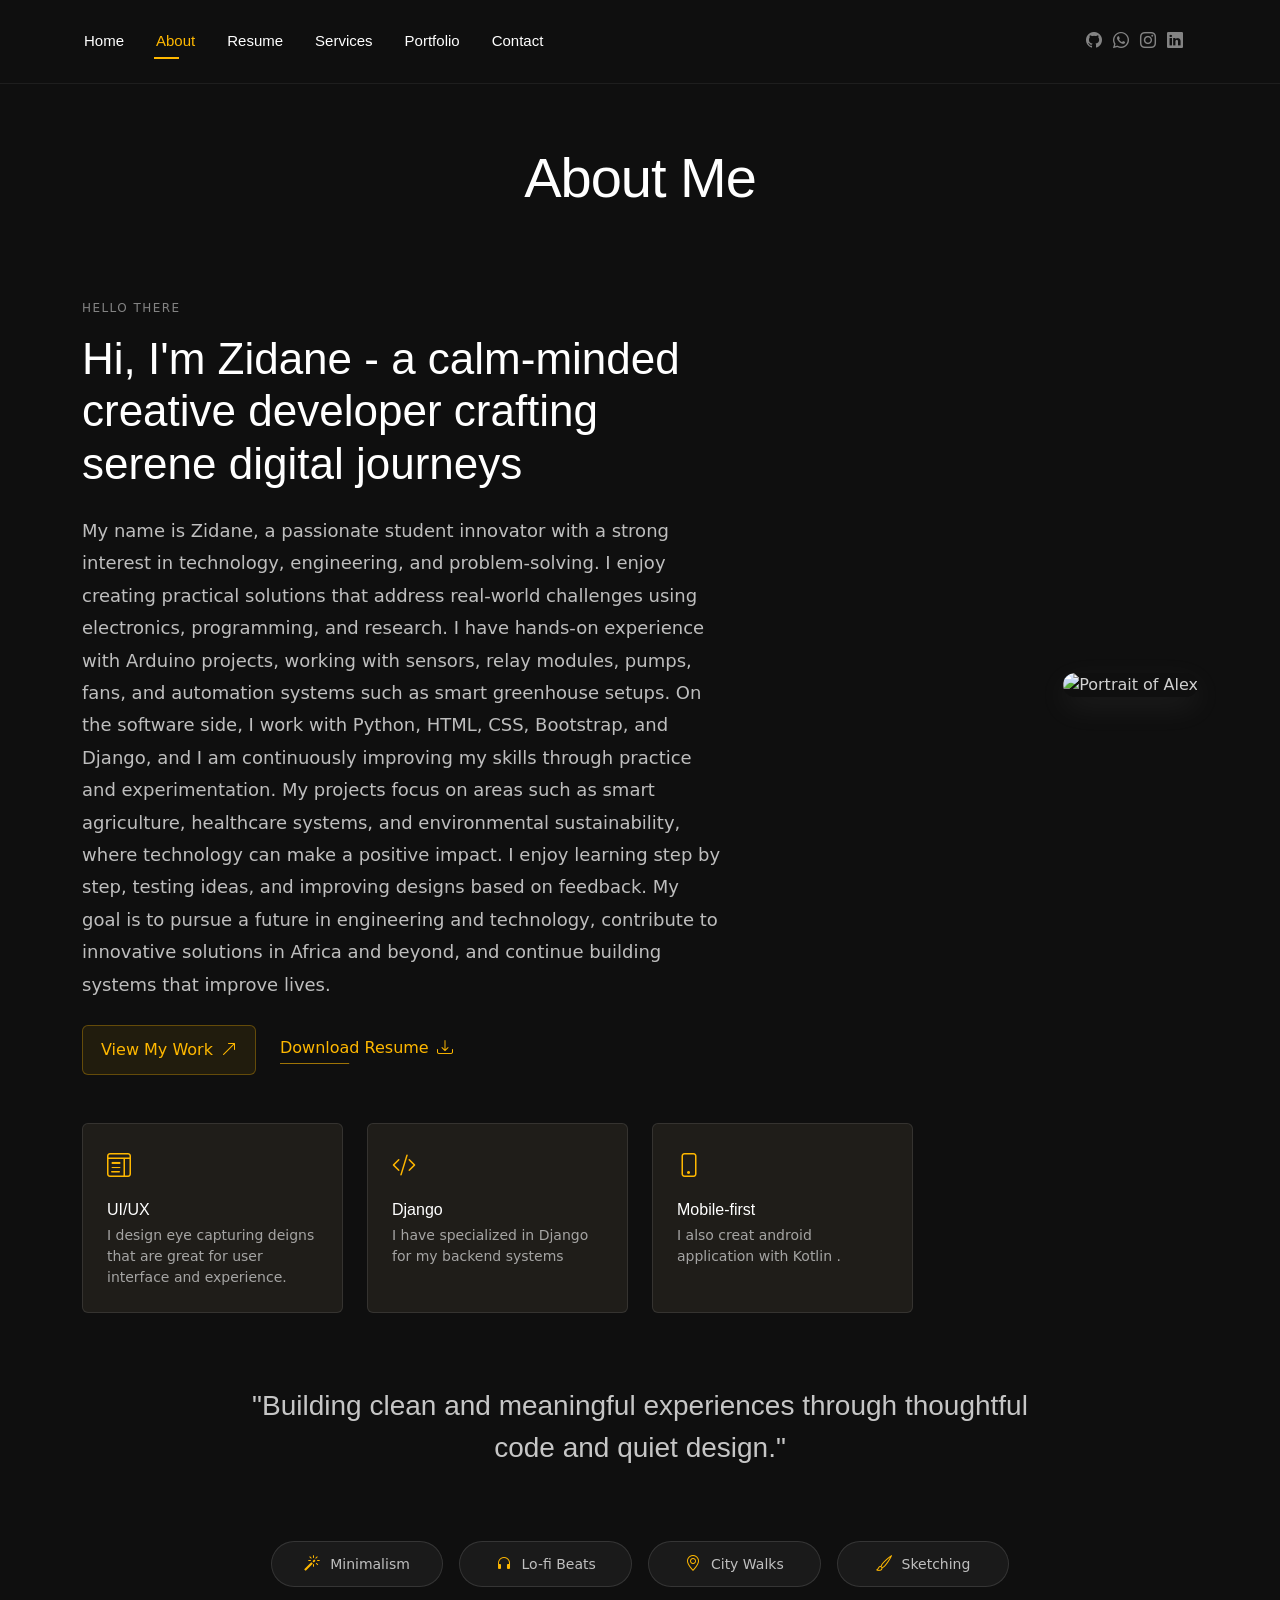
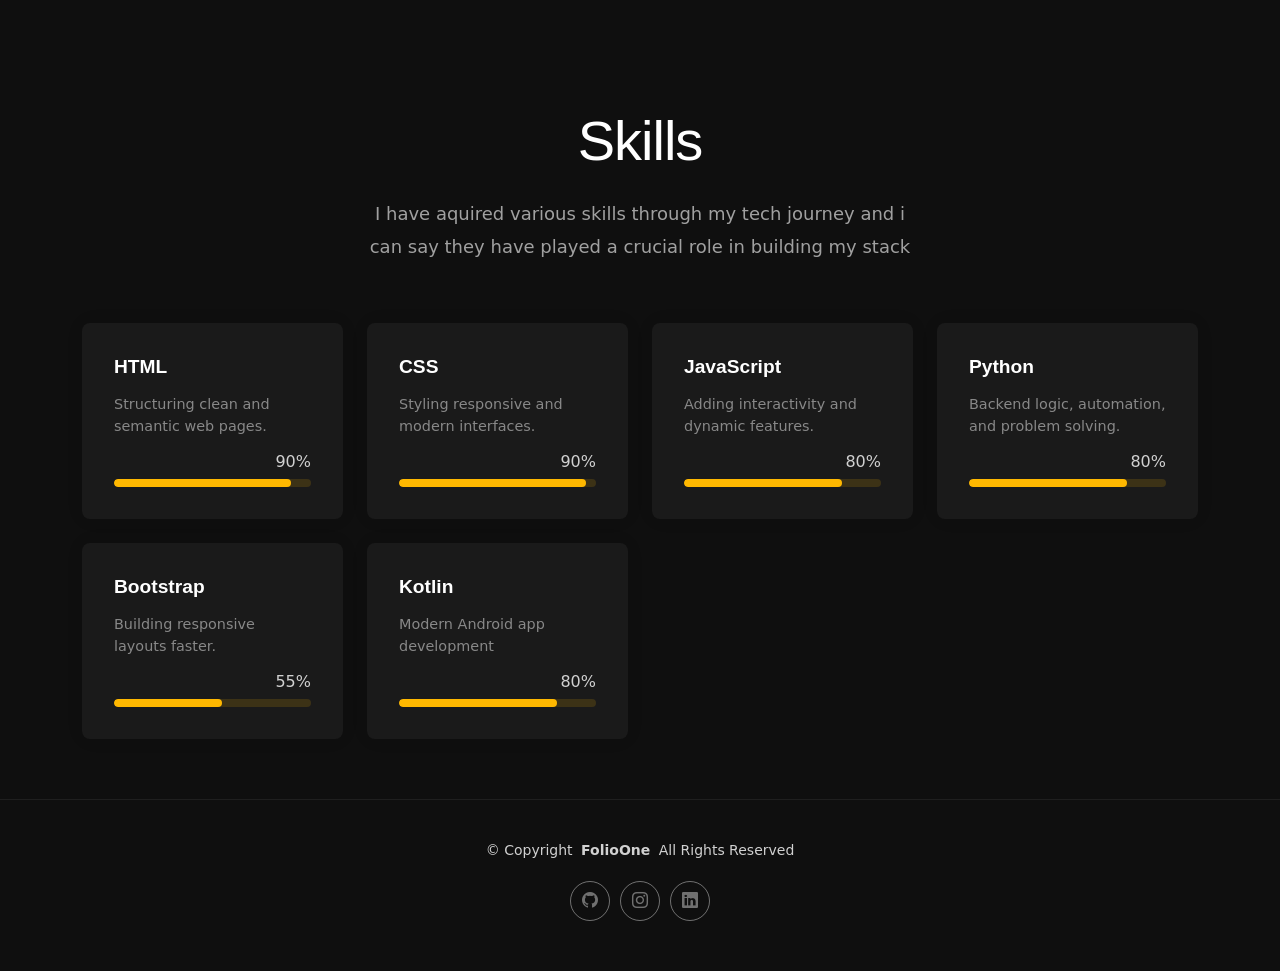
==== commit 3a5698ac: "donee" ====
--- a/FolioOne/about.html
+++ b/FolioOne/about.html
@@ -60,6 +60,7 @@
       <div class="header-social-links">
       
         <a href="#" class="facebook"><i class="bi bi-github"></i></a>
+        <a href="#" class="facebook"><i class="bi bi-whatsapp"></i></a>
         <a href="#" class="instagram"><i class="bi bi-instagram"></i></a>
         <a href="#" class="linkedin"><i class="bi bi-linkedin"></i></a>
       </div>
--- a/FolioOne/assets/css/main.css
+++ b/FolioOne/assets/css/main.css
@@ -19,22 +19,22 @@
 
 /* Global Colors - The following color variables are used throughout the website. Updating them here will change the color scheme of the entire website */
 :root { 
-  --background-color: #101a20; /* Background color for the entire website, including individual sections */
-  --default-color: #e7f2f7; /* Default color used for the majority of the text content across the entire website */
-  --heading-color: #ffffff; /* Color for headings, subheadings and title throughout the website */
-  --accent-color: #1387c1; /* Accent color that represents your brand on the website. It's used for buttons, links, and other elements that need to stand out */
-  --surface-color: #141f26; /* The surface color is used as a background of boxed elements within sections, such as cards, icon boxes, or other elements that require a visual separation from the global background. */
-  --contrast-color: #ffffff; /* Contrast color for text, ensuring readability against backgrounds of accent, heading, or default colors. */
+  --background-color: #0F0F0F; /* Background color for the entire website, including individual sections */
+  --default-color: #D1D1D1; /* Default color used for the majority of the text content across the entire website */
+  --heading-color: #FFFFFF; /* Color for headings, subheadings and title throughout the website */
+  --accent-color: #FFB800; /* Accent color that represents your brand on the website. It's used for buttons, links, and other elements that need to stand out */
+  --surface-color:#1A1A1A; /* The surface color is used as a background of boxed elements within sections, such as cards, icon boxes, or other elements that require a visual separation from the global background. */
+  --contrast-color: #EBEBD3; /* Contrast color for text, ensuring readability against backgrounds of accent, heading, or default colors. */
 }
 
 /* Nav Menu Colors - The following color variables are used specifically for the navigation menu. They are separate from the global colors to allow for more customization options */
 :root {
   --nav-color: #ffffff;  /* The default color of the main navmenu links */
-  --nav-hover-color: #1387c1; /* Applied to main navmenu links when they are hovered over or active */
-  --nav-mobile-background-color: #213642; /* Used as the background color for mobile navigation menu */
-  --nav-dropdown-background-color: #051117; /* Used as the background color for dropdown items that appear when hovering over primary navigation items */
-  --nav-dropdown-color: #e7f2f7; /* Used for navigation links of the dropdown items in the navigation menu. */
-  --nav-dropdown-hover-color: #1387c1; /* Similar to --nav-hover-color, this color is applied to dropdown navigation links when they are hovered over. */
+  --nav-hover-color: #FFB800; /* Applied to main navmenu links when they are hovered over or active */
+  --nav-mobile-background-color: #1A1A1A; /* Used as the background color for mobile navigation menu */
+  --nav-dropdown-background-color: #1A1A1A; /* Used as the background color for dropdown items that appear when hovering over primary navigation items */
+  --nav-dropdown-color: #D1D1D1; /* Used for navigation links of the dropdown items in the navigation menu. */
+  --nav-dropdown-hover-color: #FFB800; /* Similar to --nav-hover-color, this color is applied to dropdown navigation links when they are hovered over. */
 }
 
 /* Color Presets - These classes override global colors when applied to any section or element, providing reuse of the sam color scheme. */
@@ -2848,6 +2848,257 @@
 }
 
 /*--------------------------------------------------------------
+# Portfolio Card Styles (Featured Projects)
+--------------------------------------------------------------*/
+.portfolio .portfolio-card {
+  background-color: var(--surface-color);
+  border-radius: 12px;
+  overflow: hidden;
+  border: 1px solid color-mix(in srgb, var(--default-color), transparent 90%);
+  height: 100%;
+  transition: all 0.4s cubic-bezier(0.4, 0, 0.2, 1);
+  display: flex;
+  flex-direction: column;
+}
+
+.portfolio .portfolio-card:hover {
+  transform: translateY(-8px);
+  border-color: color-mix(in srgb, var(--accent-color), transparent 60%);
+  box-shadow: 0 20px 40px color-mix(in srgb, var(--default-color), transparent 85%);
+}
+
+.portfolio .portfolio-card-header {
+  padding: 1.5rem;
+  display: flex;
+  align-items: center;
+  justify-content: space-between;
+  border-bottom: 1px solid color-mix(in srgb, var(--default-color), transparent 92%);
+  background: linear-gradient(135deg, color-mix(in srgb, var(--accent-color), transparent 95%) 0%, color-mix(in srgb, var(--accent-color), transparent 98%) 100%);
+}
+
+.portfolio .portfolio-card-header .project-icon {
+  width: 50px;
+  height: 50px;
+  background: color-mix(in srgb, var(--accent-color), transparent 80%);
+  border-radius: 10px;
+  display: flex;
+  align-items: center;
+  justify-content: center;
+  color: var(--accent-color);
+  font-size: 1.75rem;
+  transition: all 0.3s ease;
+}
+
+.portfolio .portfolio-card:hover .portfolio-card-header .project-icon {
+  background: var(--accent-color);
+  color: var(--contrast-color);
+  transform: scale(1.1);
+}
+
+.portfolio .portfolio-card-header .project-status {
+  display: inline-block;
+  font-size: 0.8rem;
+  font-weight: 600;
+  padding: 0.4rem 0.9rem;
+  border-radius: 20px;
+  text-transform: uppercase;
+  letter-spacing: 0.5px;
+}
+
+.portfolio .portfolio-card-header .project-status.in-progress {
+  background: color-mix(in srgb, #FFB800, transparent 85%);
+  color: #FFB800;
+}
+
+.portfolio .portfolio-card-header .project-status.finished {
+  background: color-mix(in srgb, #059652, transparent 85%);
+  color: #059652;
+}
+
+.portfolio .portfolio-card-header .project-status.pending {
+  background: color-mix(in srgb, #0066ff, transparent 85%);
+  color: #0066ff;
+}
+
+.portfolio .portfolio-card-body {
+  padding: 1.5rem;
+  flex: 1;
+  display: flex;
+  flex-direction: column;
+}
+
+.portfolio .portfolio-title {
+  font-size: 1.4rem;
+  font-weight: 700;
+  color: var(--heading-color);
+  margin-bottom: 0.5rem;
+  line-height: 1.3;
+  transition: color 0.3s ease;
+}
+
+.portfolio .portfolio-card:hover .portfolio-title {
+  color: var(--accent-color);
+}
+
+.portfolio .portfolio-category {
+  font-size: 0.9rem;
+  color: color-mix(in srgb, var(--default-color), transparent 40%);
+  margin-bottom: 1rem;
+  font-weight: 500;
+  text-transform: uppercase;
+  letter-spacing: 0.3px;
+}
+
+.portfolio .portfolio-description {
+  font-size: 0.95rem;
+  line-height: 1.6;
+  color: color-mix(in srgb, var(--default-color), transparent 20%);
+  margin-bottom: 1.5rem;
+}
+
+.portfolio .project-features-mini {
+  margin-bottom: 1.5rem;
+}
+
+.portfolio .project-features-mini h4 {
+  font-size: 0.95rem;
+  font-weight: 600;
+  color: var(--heading-color);
+  margin-bottom: 0.8rem;
+  display: flex;
+  align-items: center;
+  gap: 0.5rem;
+}
+
+.portfolio .project-features-mini h4 i {
+  color: var(--accent-color);
+  font-size: 1rem;
+}
+
+.portfolio .features-list {
+  list-style: none;
+  padding: 0;
+  margin: 0;
+}
+
+.portfolio .features-list li {
+  font-size: 0.9rem;
+  color: color-mix(in srgb, var(--default-color), transparent 25%);
+  padding: 0.4rem 0;
+  display: flex;
+  align-items: flex-start;
+  gap: 0.6rem;
+  line-height: 1.5;
+}
+
+.portfolio .features-list li i {
+  color: var(--accent-color);
+  font-size: 1rem;
+  flex-shrink: 0;
+  margin-top: 0.15rem;
+}
+
+.portfolio .skills-badges {
+  display: flex;
+  flex-wrap: wrap;
+  gap: 0.6rem;
+  margin-bottom: 1.5rem;
+}
+
+.portfolio .skill-badge {
+  display: inline-block;
+  font-size: 0.8rem;
+  padding: 0.45rem 1rem;
+  border-radius: 20px;
+  background: color-mix(in srgb, var(--accent-color), transparent 88%);
+  color: var(--accent-color);
+  font-weight: 500;
+  transition: all 0.3s ease;
+  white-space: nowrap;
+}
+
+.portfolio .skill-badge:hover {
+  background: color-mix(in srgb, var(--accent-color), transparent 78%);
+  transform: translateY(-2px);
+}
+
+.portfolio .portfolio-links {
+  margin-top: auto;
+}
+
+.portfolio .portfolio-link-btn {
+  display: inline-flex;
+  align-items: center;
+  gap: 0.6rem;
+  padding: 0.85rem 1.5rem;
+  background: var(--accent-color);
+  color: var(--contrast-color);
+  border-radius: 8px;
+  font-weight: 600;
+  font-size: 0.9rem;
+  transition: all 0.3s ease;
+  text-decoration: none;
+}
+
+.portfolio .portfolio-link-btn i {
+  font-size: 0.95rem;
+  transition: transform 0.3s ease;
+}
+
+.portfolio .portfolio-link-btn:hover {
+  background: color-mix(in srgb, var(--accent-color), black 10%);
+  transform: translateY(-2px);
+  box-shadow: 0 8px 20px color-mix(in srgb, var(--accent-color), transparent 70%);
+}
+
+.portfolio .portfolio-link-btn:hover i {
+  transform: translateX(3px);
+}
+
+@media (max-width: 768px) {
+  .portfolio .portfolio-card-header {
+    padding: 1.2rem;
+  }
+
+  .portfolio .portfolio-card-body {
+    padding: 1.2rem;
+  }
+
+  .portfolio .portfolio-title {
+    font-size: 1.2rem;
+  }
+
+  .portfolio .portfolio-category {
+    font-size: 0.85rem;
+  }
+
+  .portfolio .portfolio-description {
+    font-size: 0.9rem;
+    margin-bottom: 1rem;
+  }
+
+  .portfolio .features-list {
+    display: grid;
+    grid-template-columns: 1fr 1fr;
+    gap: 0.5rem;
+  }
+
+  .portfolio .features-list li {
+    font-size: 0.85rem;
+  }
+
+  .portfolio .skills-badges {
+    gap: 0.4rem;
+    margin-bottom: 1rem;
+  }
+
+  .portfolio .skill-badge {
+    font-size: 0.75rem;
+    padding: 0.35rem 0.8rem;
+  }
+}
+
+/*--------------------------------------------------------------
 # Starter Section Section
 --------------------------------------------------------------*/
 .starter-section {
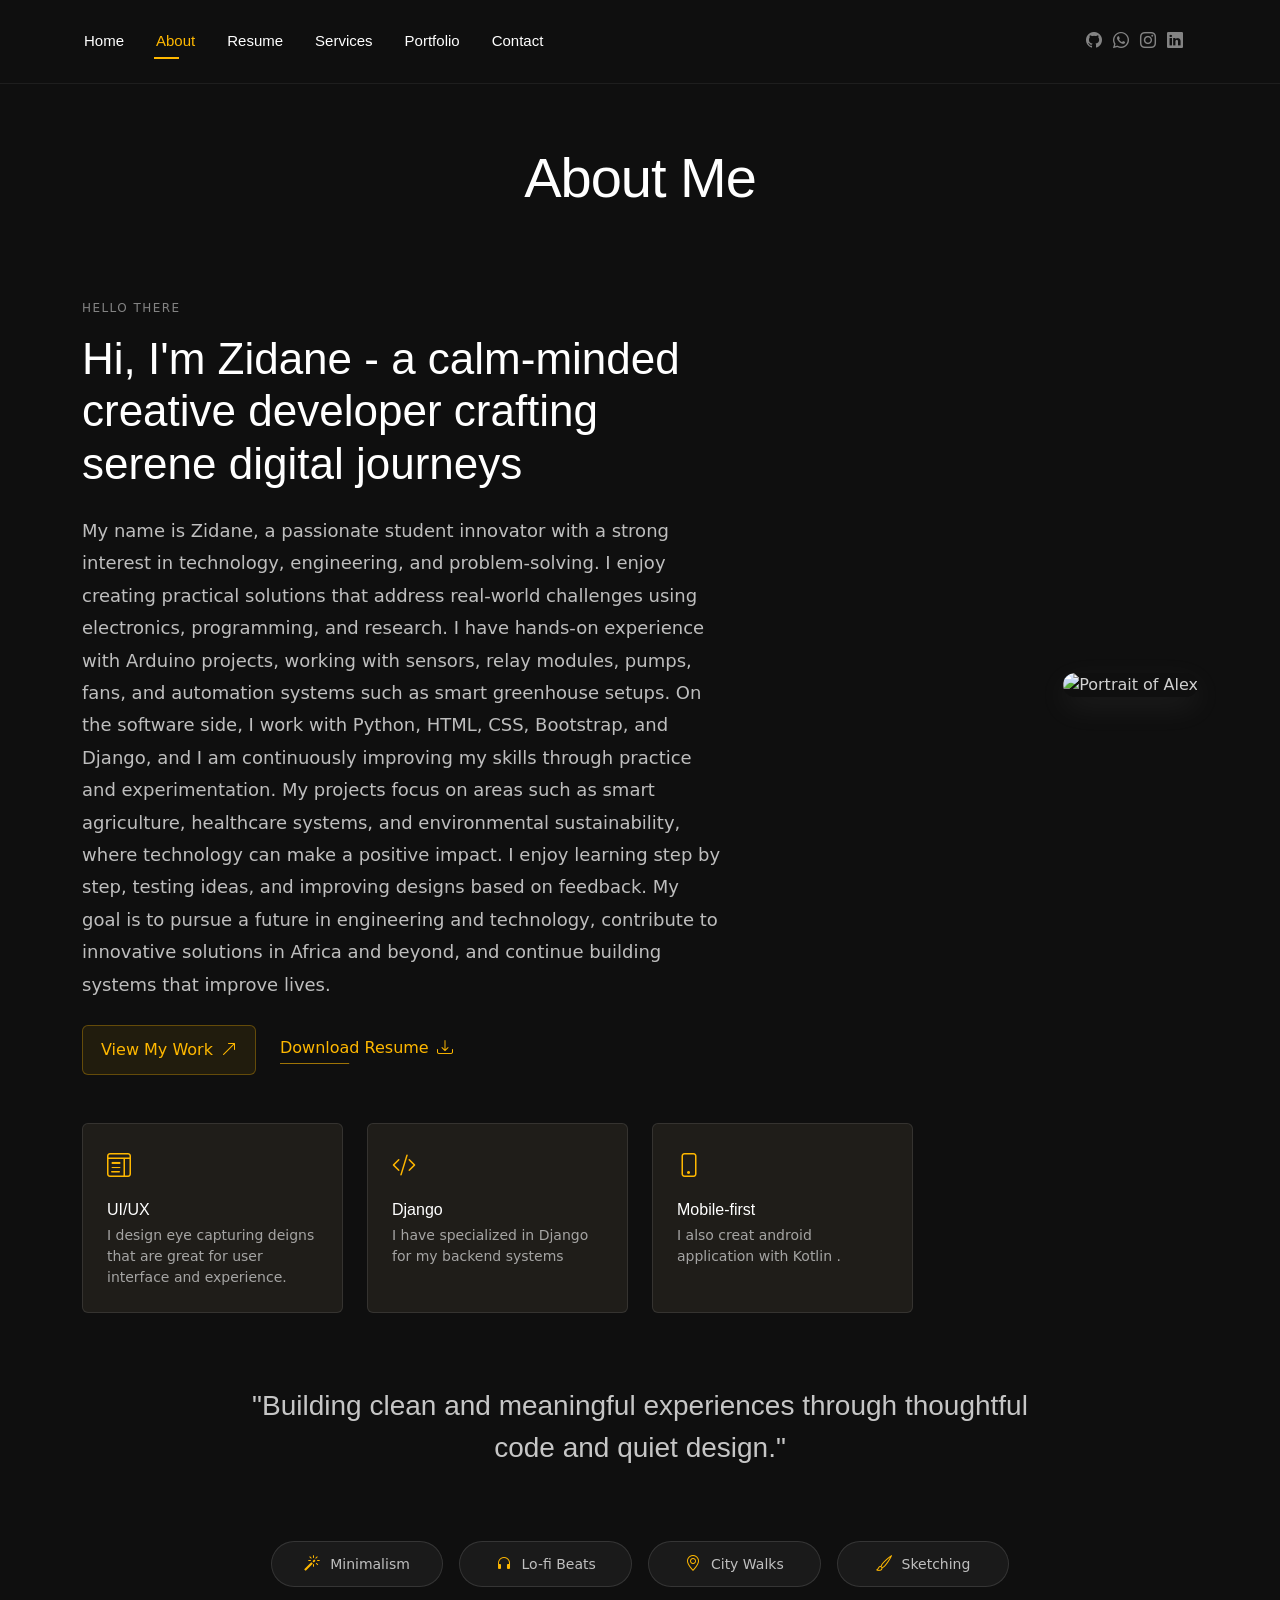
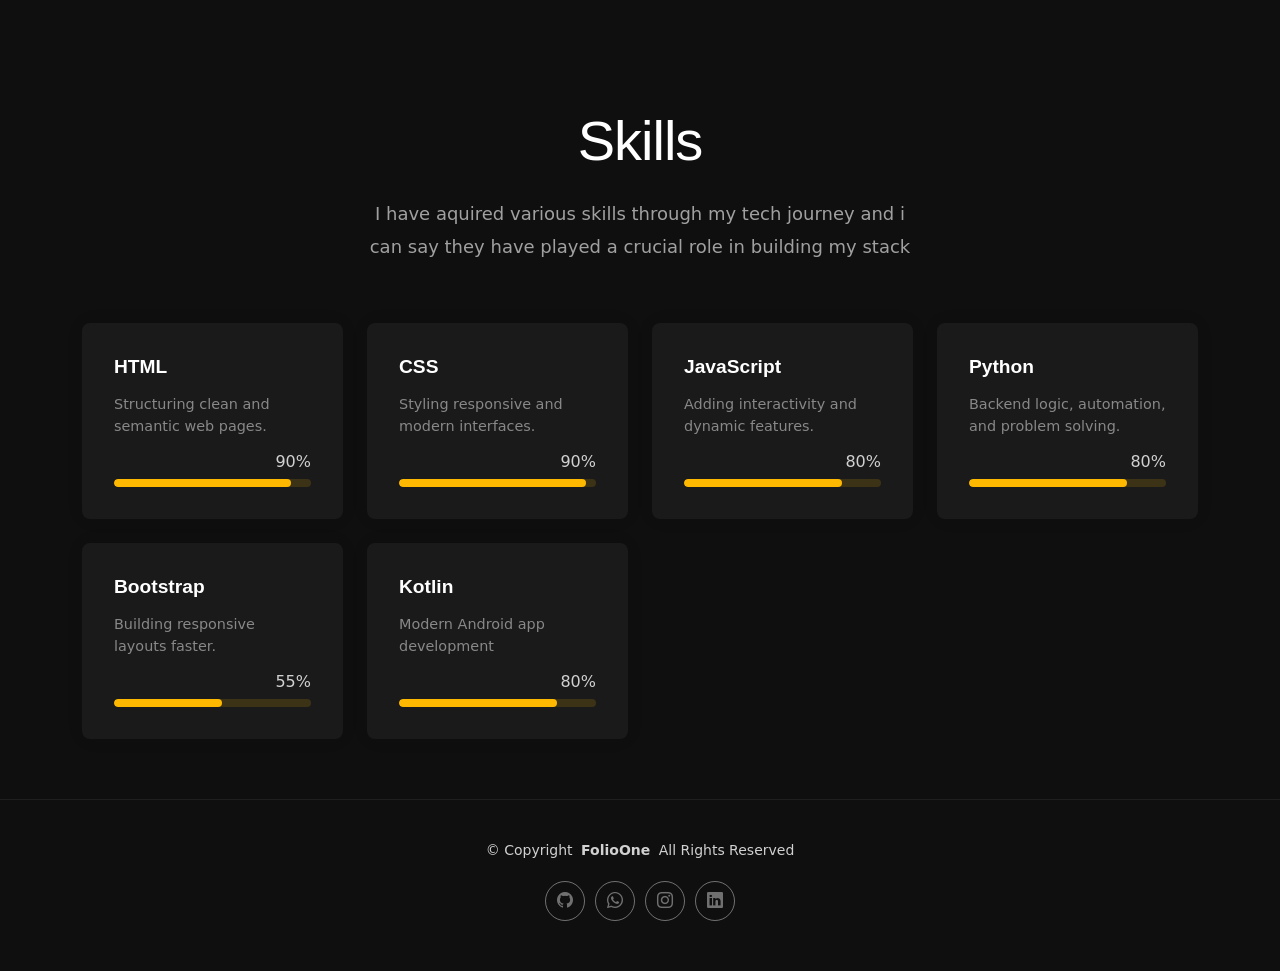
==== commit 8dd0039b: "donne" ====
--- a/FolioOne/about.html
+++ b/FolioOne/about.html
@@ -4,12 +4,13 @@
 <head>
   <meta charset="utf-8">
   <meta content="width=device-width, initial-scale=1.0" name="viewport">
-  <title>About zidane</title>
-  <meta name="description" content="About me">
-  <meta name="keywords" content="">
+  <title>About Zidane Wanjohi - Full Stack Developer & Innovator</title>
+  <meta name="description" content="Learn more about Zidane - a passionate developer, innovator, and problem solver focused on building impactful digital solutions.">
+  <meta name="keywords" content="about, developer, innovator, full stack, Django, Arduino, smart agriculture, Zidane Wanjohi">
 
   <!-- Favicons -->
- 
+  <link href="assets/img/favicon.ico" rel="icon" type="image/x-icon">
+  <link href="assets/img/apple-touch-icon.png" rel="apple-touch-icon">
   <!-- Fonts -->
   <link href="https://fonts.googleapis.com" rel="preconnect">
   <link href="https://fonts.gstatic.com" rel="preconnect" crossorigin>
@@ -58,11 +59,10 @@
       </nav>
 
       <div class="header-social-links">
-      
-        <a href="#" class="facebook"><i class="bi bi-github"></i></a>
-        <a href="#" class="facebook"><i class="bi bi-whatsapp"></i></a>
-        <a href="#" class="instagram"><i class="bi bi-instagram"></i></a>
-        <a href="#" class="linkedin"><i class="bi bi-linkedin"></i></a>
+        <a href="https://github.com/123mczilox" target="_blank" title="GitHub" class="github"><i class="bi bi-github"></i></a>
+        <a href="https://wa.me/0792017423" target="_blank" title="WhatsApp" class="whatsapp"><i class="bi bi-whatsapp"></i></a>
+        <a href="https://instagram.com/_rebell.rider" target="_blank" title="Instagram" class="instagram"><i class="bi bi-instagram"></i></a>
+        <a href="#" title="LinkedIn" class="linkedin"><i class="bi bi-linkedin"></i></a>
       </div>
 
     </div>
@@ -515,10 +515,10 @@
         <p>© <span>Copyright</span> <strong class="px-1 sitename">FolioOne</strong> <span>All Rights Reserved<br></span></p>
       </div>
       <div class="social-links d-flex justify-content-center">
-        <a href=""><i class="bi bi-github"></i></a>
-       
-        <a href=""><i class="bi bi-instagram"></i></a>
-        <a href=""><i class="bi bi-linkedin"></i></a>
+        <a href="https://github.com/123mczilox" target="_blank" title="GitHub"><i class="bi bi-github"></i></a>
+        <a href="https://wa.me/0792017423" target="_blank" title="WhatsApp"><i class="bi bi-whatsapp"></i></a>
+        <a href="https://instagram.com/_rebell.rider" target="_blank" title="Instagram"><i class="bi bi-instagram"></i></a>
+        <a href="#" title="LinkedIn"><i class="bi bi-linkedin"></i></a>
       </div>
       <div class="credits">
         <!-- All the links in the footer should remain intact. -->
